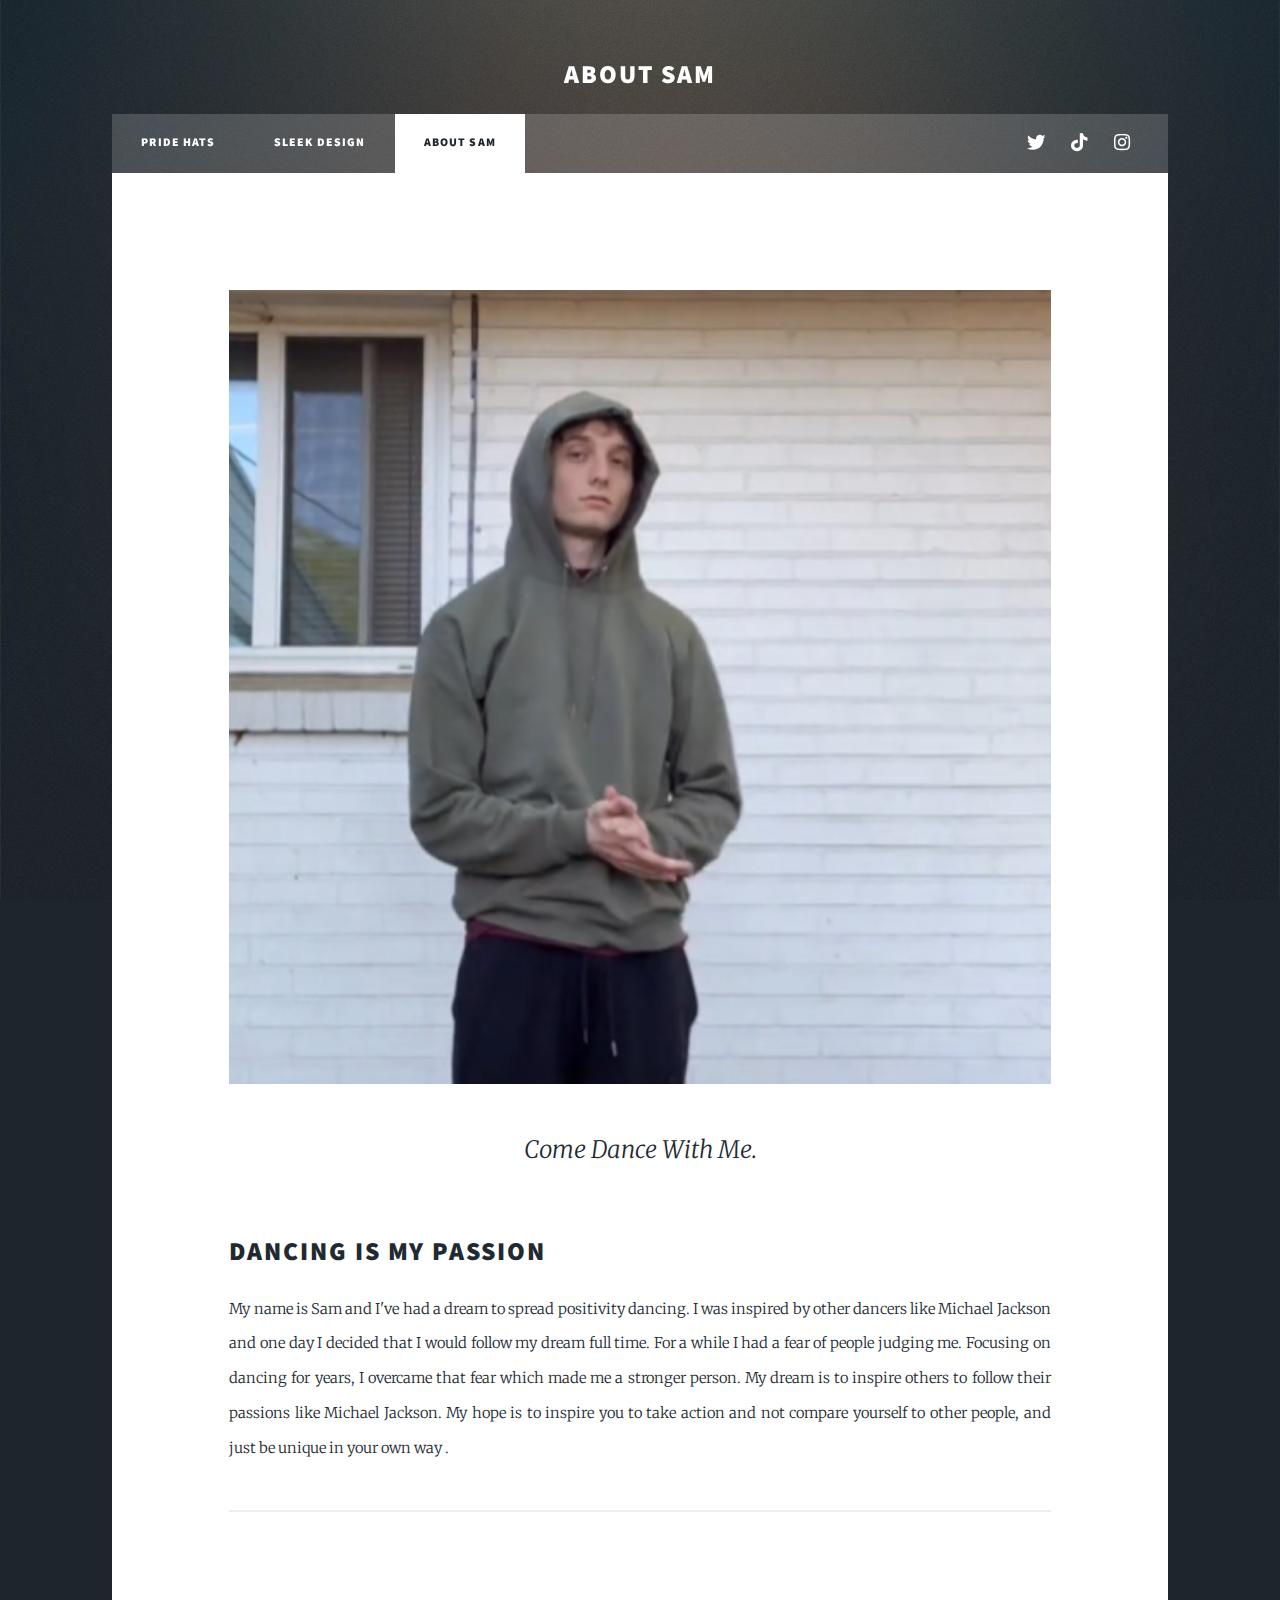
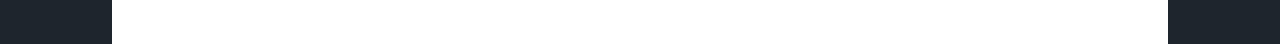
==== elements.html @ ac6cae2a "Moved FIles" ====
<!DOCTYPE HTML>
<html>
	<head>
		<title>Elements Reference - Massively by HTML5 UP</title>
		<meta charset="utf-8" />
		<meta name="viewport" content="width=device-width, initial-scale=1, user-scalable=no" />
		<link rel="stylesheet" href="assets/css/main.css" />
		<noscript><link rel="stylesheet" href="assets/css/noscript.css" /></noscript>
	</head>
	<body class="is-preload">

		<!-- Wrapper -->
			<div id="wrapper">

				<!-- Header -->
					<div id="intro">
						<h2>ABOUT SAM</h2>
					</div>
				<!-- Nav -->
					<nav id="nav">
						<ul class="links">
							<li><a href="index.html">PRIDE HATS</a></li>
							<li><a href="generic.html">SLEEK DESIGN</a></li>
							<li class="active"><a href="elements.html">ABOUT SAM</a></li>
						</ul>
						<ul class="icons">
							<li><a href="https://twitter.com/thedeadfeminist" class="icon brands fa-twitter"><span class="label">Twitter</span></a></li>
							<li><a href="https://www.tiktok.com/@samoosh_" class="icon brands fa-tiktok"><span class="label">Tiktok</span></a></li>
							<li><a href="https://www.instagram.com/samtikk__/" class="icon brands fa-instagram"><span class="label">Instagram</span></a></li>
						</ul>
					</nav>

				<!-- Main -->
					<div id="main">

						<!-- Post -->
							<section class="post">

								<a href="#" class="image fit"><img src="images/SamImage.png" alt="" /></a>
								<header class="major">
									<p><font size=+2>Come Dance With Me.</font></p>
								</header>
								<!-- Text stuff -->
									<h2>DANCING IS MY PASSION</h2>
									<p>My name is Sam and I've had a dream to spread positivity dancing. I was inspired by other dancers like Michael Jackson and one day I decided that I would follow my dream full time.
									 For a while I had a fear of people judging me. Focusing on dancing for years, I overcame that fear which made me a stronger person. My dream is to inspire others to follow their passions like Michael Jackson.
									 My hope is to inspire you to take action and not compare yourself to other people, and just be unique in your own way
									 <a href="#"></a>.</p>
									<hr />
											<!-- Scripts -->
			<script src="assets/js/jquery.min.js"></script>
			<script src="assets/js/jquery.scrollex.min.js"></script>
			<script src="assets/js/jquery.scrolly.min.js"></script>
			<script src="assets/js/browser.min.js"></script>
			<script src="assets/js/breakpoints.min.js"></script>
			<script src="assets/js/util.js"></script>
			<script src="assets/js/main.js"></script>
						
	</body>
</html>
---- assets/css/main.css ----
@import url(fontawesome-all.min.css);
@import url("https://fonts.googleapis.com/css?family=Merriweather:300,700,300italic,700italic|Source+Sans+Pro:900");

/*
	Massively by HTML5 UP
	html5up.net | @ajlkn
	Free for personal and commercial use under the CCA 3.0 license (html5up.net/license)
*/

html, body, div, span, applet, object,
iframe, h1, h2, h3, h4, h5, h6, p, blockquote,
pre, a, abbr, acronym, address, big, cite,
code, del, dfn, em, img, ins, kbd, q, s, samp,
small, strike, strong, sub, sup, tt, var, b,
u, i, center, dl, dt, dd, ol, ul, li, fieldset,
form, label, legend, table, caption, tbody,
tfoot, thead, tr, th, td, article, aside,
canvas, details, embed, figure, figcaption,
footer, header, hgroup, menu, nav, output, ruby,
section, summary, time, mark, audio, video {
	margin: 0;
	padding: 0;
	border: 0;
	font-size: 100%;
	font: inherit;
	vertical-align: baseline;}

article, aside, details, figcaption, figure,
footer, header, hgroup, menu, nav, section {
	display: block;}

body {
	line-height: 1;
}

ol, ul {
	list-style: none;
}

blockquote, q {
	quotes: none;
}

	blockquote:before, blockquote:after, q:before, q:after {
		content: '';
		content: none;
	}

table {
	border-collapse: collapse;
	border-spacing: 0;
}

body {
	-webkit-text-size-adjust: none;
}

mark {
	background-color: transparent;
	color: inherit;
}

input::-moz-focus-inner {
	border: 0;
	padding: 0;
}

input, select, textarea {
	-moz-appearance: none;
	-webkit-appearance: none;
	-ms-appearance: none;
	appearance: none;
}

/* Basic */

	@-ms-viewport {
		width: device-width;
	}

	body {
		-ms-overflow-style: scrollbar;
	}

	@media screen and (max-width: 480px) {

		html, body {
			min-width: 320px;
		}

	}

	html {
		box-sizing: border-box;
	}

	*, *:before, *:after {
		box-sizing: inherit;
	}

	body {
		background-color: #1e252d;
	}

		body.is-preload *, body.is-preload *:before, body.is-preload *:after {
			-moz-animation: none !important;
			-webkit-animation: none !important;
			-ms-animation: none !important;
			animation: none !important;
			-moz-transition: none !important;
			-webkit-transition: none !important;
			-ms-transition: none !important;
			transition: none !important;
		}

/* Type */

	html {
		font-size: 16pt;
	}

		@media screen and (max-width: 1680px) {

			html {
				font-size: 12pt;
			}

		}

		@media screen and (max-width: 1280px) {

			html {
				font-size: 11pt;
			}

		}

		@media screen and (max-width: 360px) {

			html {
				font-size: 10pt;
			}

		}

	body {
		color: #212931;
	}

	body, input, select, textarea {
		font-family: "Merriweather", Georgia, serif;
		font-weight: 300;
		font-size: 1rem;
		line-height: 2.375;
	}

	a {
		-moz-transition: color 0.2s ease-in-out, background-color 0.2s ease-in-out, border-color 0.2s ease-in-out, box-shadow 0.2s ease-in-out;
		-webkit-transition: color 0.2s ease-in-out, background-color 0.2s ease-in-out, border-color 0.2s ease-in-out, box-shadow 0.2s ease-in-out;
		-ms-transition: color 0.2s ease-in-out, background-color 0.2s ease-in-out, border-color 0.2s ease-in-out, box-shadow 0.2s ease-in-out;
		transition: color 0.2s ease-in-out, background-color 0.2s ease-in-out, border-color 0.2s ease-in-out, box-shadow 0.2s ease-in-out;
		border-bottom: dotted 1px;
		text-decoration: none;
	}

		a:hover {
			border-bottom-color: transparent;
		}

	strong, b {
		font-weight: 600;
	}

	em, i {
		font-style: italic;
	}

	p {
		text-align: justify;
		margin: 0 0 2rem 0;
	}

	h1, h2, h3, h4, h5, h6 {
		font-family: "Source Sans Pro", Helvetica, sans-serif;
		font-weight: 900;
		line-height: 1.5;
		letter-spacing: 0.075em;
		text-transform: uppercase;
		margin: 0 0 1rem 0;
	}

		h1 a, h2 a, h3 a, h4 a, h5 a, h6 a {
			border-bottom: 0;
			color: inherit;
			text-decoration: none;
		}

	h1 {
		font-size: 4rem;
		line-height: 1.1;
		margin: 0 0 2rem 0;
	}

	h2 {
		font-size: 1.75rem;
		line-height: 1.3;
		margin: 0 0 1.5rem 0;
	}

	h3 {
		font-size: 1.25rem;
		margin: 0 0 1.5rem 0;
	}

	h4 {
		font-size: 1rem;
	}

	h5 {
		font-size: 0.9rem;
	}

	h6 {
		font-size: 0.8rem;
	}

	sub {
		font-size: 0.8rem;
		position: relative;
		top: 0.5rem;
	}

	sup {
		font-size: 0.8rem;
		position: relative;
		top: -0.5rem;
	}

	blockquote {
		border-left: solid 4px;
		font-style: italic;
		margin: 0 0 2rem 0;
		padding: 0.5rem 0 0.5rem 2rem;
	}

	code {
		border: solid 2px;
		font-family: "Courier New", monospace;
		font-size: 0.9rem;
		margin: 0 0.25rem;
		padding: 0.25rem 0.65rem;
	}

	pre {
		-webkit-overflow-scrolling: touch;
		font-family: "Courier New", monospace;
		font-size: 0.9rem;
		margin: 0 0 2rem 0;
	}

		pre code {
			display: block;
			line-height: 1.75;
			padding: 1rem 1.5rem;
			overflow-x: auto;
		}

	hr {
		border: 0;
		border-bottom: solid 2px;
		margin: 3rem 0;
	}

		hr.major {
			margin: 5rem 0;
		}

	.align-left {
		text-align: left;
	}

	.align-center {
		text-align: center;
	}

	.align-right {
		text-align: right;
	}

	input, select, textarea {
		color: #212931;
	}

	a {
		color: #212931;
		border-bottom-color: rgba(33, 41, 49, 0.5);
	}

		a:hover {
			border-bottom-color: transparent;
			color: #18bfef !important;
		}

	strong, b {
		color: #212931;
	}

	h1, h2, h3, h4, h5, h6 {
		color: #212931;
	}

	blockquote {
		border-left-color: #eeeeee;
	}

	code {
		background: rgba(220, 220, 220, 0.25);
		border-color: #eeeeee;
	}

	hr {
		border-bottom-color: #eeeeee;
	}

/* Row */

	.row {
		display: flex;
		flex-wrap: wrap;
		box-sizing: border-box;
		align-items: stretch;
	}

		.row > * {
			box-sizing: border-box;
		}

		.row.gtr-uniform > * > :last-child {
			margin-bottom: 0;
		}

		.row.aln-left {
			justify-content: flex-start;
		}

		.row.aln-center {
			justify-content: center;
		}

		.row.aln-right {
			justify-content: flex-end;
		}

		.row.aln-top {
			align-items: flex-start;
		}

		.row.aln-middle {
			align-items: center;
		}

		.row.aln-bottom {
			align-items: flex-end;
		}

		.row > .imp {
			order: -1;
		}

		.row > .col-1 {
			width: 8.33333%;
		}

		.row > .off-1 {
			margin-left: 8.33333%;
		}

		.row > .col-2 {
			width: 16.66667%;
		}

		.row > .off-2 {
			margin-left: 16.66667%;
		}

		.row > .col-3 {
			width: 25%;
		}

		.row > .off-3 {
			margin-left: 25%;
		}

		.row > .col-4 {
			width: 33.33333%;
		}

		.row > .off-4 {
			margin-left: 33.33333%;
		}

		.row > .col-5 {
			width: 41.66667%;
		}

		.row > .off-5 {
			margin-left: 41.66667%;
		}

		.row > .col-6 {
			width: 50%;
		}

		.row > .off-6 {
			margin-left: 50%;
		}

		.row > .col-7 {
			width: 58.33333%;
		}

		.row > .off-7 {
			margin-left: 58.33333%;
		}

		.row > .col-8 {
			width: 66.66667%;
		}

		.row > .off-8 {
			margin-left: 66.66667%;
		}

		.row > .col-9 {
			width: 75%;
		}

		.row > .off-9 {
			margin-left: 75%;
		}

		.row > .col-10 {
			width: 83.33333%;
		}

		.row > .off-10 {
			margin-left: 83.33333%;
		}

		.row > .col-11 {
			width: 91.66667%;
		}

		.row > .off-11 {
			margin-left: 91.66667%;
		}

		.row > .col-12 {
			width: 100%;
		}

		.row > .off-12 {
			margin-left: 100%;
		}

		.row.gtr-0 {
			margin-top: 0;
			margin-left: 0rem;
		}

			.row.gtr-0 > * {
				padding: 0 0 0 0rem;
			}

			.row.gtr-0.gtr-uniform {
				margin-top: 0rem;
			}

				.row.gtr-0.gtr-uniform > * {
					padding-top: 0rem;
				}

		.row.gtr-25 {
			margin-top: 0;
			margin-left: -0.375rem;
		}

			.row.gtr-25 > * {
				padding: 0 0 0 0.375rem;
			}

			.row.gtr-25.gtr-uniform {
				margin-top: -0.375rem;
			}

				.row.gtr-25.gtr-uniform > * {
					padding-top: 0.375rem;
				}

		.row.gtr-50 {
			margin-top: 0;
			margin-left: -0.75rem;
		}

			.row.gtr-50 > * {
				padding: 0 0 0 0.75rem;
			}

			.row.gtr-50.gtr-uniform {
				margin-top: -0.75rem;
			}

				.row.gtr-50.gtr-uniform > * {
					padding-top: 0.75rem;
				}

		.row {
			margin-top: 0;
			margin-left: -1.5rem;
		}

			.row > * {
				padding: 0 0 0 1.5rem;
			}

			.row.gtr-uniform {
				margin-top: -1.5rem;
			}

				.row.gtr-uniform > * {
					padding-top: 1.5rem;
				}

		.row.gtr-150 {
			margin-top: 0;
			margin-left: -2.25rem;
		}

			.row.gtr-150 > * {
				padding: 0 0 0 2.25rem;
			}

			.row.gtr-150.gtr-uniform {
				margin-top: -2.25rem;
			}

				.row.gtr-150.gtr-uniform > * {
					padding-top: 2.25rem;
				}

		.row.gtr-200 {
			margin-top: 0;
			margin-left: -3rem;
		}

			.row.gtr-200 > * {
				padding: 0 0 0 3rem;
			}

			.row.gtr-200.gtr-uniform {
				margin-top: -3rem;
			}

				.row.gtr-200.gtr-uniform > * {
					padding-top: 3rem;
				}

		@media screen and (max-width: 1680px) {

			.row {
				display: flex;
				flex-wrap: wrap;
				box-sizing: border-box;
				align-items: stretch;
			}

				.row > * {
					box-sizing: border-box;
				}

				.row.gtr-uniform > * > :last-child {
					margin-bottom: 0;
				}

				.row.aln-left {
					justify-content: flex-start;
				}

				.row.aln-center {
					justify-content: center;
				}

				.row.aln-right {
					justify-content: flex-end;
				}

				.row.aln-top {
					align-items: flex-start;
				}

				.row.aln-middle {
					align-items: center;
				}

				.row.aln-bottom {
					align-items: flex-end;
				}

				.row > .imp-xlarge {
					order: -1;
				}

				.row > .col-1-xlarge {
					width: 8.33333%;
				}

				.row > .off-1-xlarge {
					margin-left: 8.33333%;
				}

				.row > .col-2-xlarge {
					width: 16.66667%;
				}

				.row > .off-2-xlarge {
					margin-left: 16.66667%;
				}

				.row > .col-3-xlarge {
					width: 25%;
				}

				.row > .off-3-xlarge {
					margin-left: 25%;
				}

				.row > .col-4-xlarge {
					width: 33.33333%;
				}

				.row > .off-4-xlarge {
					margin-left: 33.33333%;
				}

				.row > .col-5-xlarge {
					width: 41.66667%;
				}

				.row > .off-5-xlarge {
					margin-left: 41.66667%;
				}

				.row > .col-6-xlarge {
					width: 50%;
				}

				.row > .off-6-xlarge {
					margin-left: 50%;
				}

				.row > .col-7-xlarge {
					width: 58.33333%;
				}

				.row > .off-7-xlarge {
					margin-left: 58.33333%;
				}

				.row > .col-8-xlarge {
					width: 66.66667%;
				}

				.row > .off-8-xlarge {
					margin-left: 66.66667%;
				}

				.row > .col-9-xlarge {
					width: 75%;
				}

				.row > .off-9-xlarge {
					margin-left: 75%;
				}

				.row > .col-10-xlarge {
					width: 83.33333%;
				}

				.row > .off-10-xlarge {
					margin-left: 83.33333%;
				}

				.row > .col-11-xlarge {
					width: 91.66667%;
				}

				.row > .off-11-xlarge {
					margin-left: 91.66667%;
				}

				.row > .col-12-xlarge {
					width: 100%;
				}

				.row > .off-12-xlarge {
					margin-left: 100%;
				}

				.row.gtr-0 {
					margin-top: 0;
					margin-left: 0rem;
				}

					.row.gtr-0 > * {
						padding: 0 0 0 0rem;
					}

					.row.gtr-0.gtr-uniform {
						margin-top: 0rem;
					}

						.row.gtr-0.gtr-uniform > * {
							padding-top: 0rem;
						}

				.row.gtr-25 {
					margin-top: 0;
					margin-left: -0.375rem;
				}

					.row.gtr-25 > * {
						padding: 0 0 0 0.375rem;
					}

					.row.gtr-25.gtr-uniform {
						margin-top: -0.375rem;
					}

						.row.gtr-25.gtr-uniform > * {
							padding-top: 0.375rem;
						}

				.row.gtr-50 {
					margin-top: 0;
					margin-left: -0.75rem;
				}

					.row.gtr-50 > * {
						padding: 0 0 0 0.75rem;
					}

					.row.gtr-50.gtr-uniform {
						margin-top: -0.75rem;
					}

						.row.gtr-50.gtr-uniform > * {
							padding-top: 0.75rem;
						}

				.row {
					margin-top: 0;
					margin-left: -1.5rem;
				}

					.row > * {
						padding: 0 0 0 1.5rem;
					}

					.row.gtr-uniform {
						margin-top: -1.5rem;
					}

						.row.gtr-uniform > * {
							padding-top: 1.5rem;
						}

				.row.gtr-150 {
					margin-top: 0;
					margin-left: -2.25rem;
				}

					.row.gtr-150 > * {
						padding: 0 0 0 2.25rem;
					}

					.row.gtr-150.gtr-uniform {
						margin-top: -2.25rem;
					}

						.row.gtr-150.gtr-uniform > * {
							padding-top: 2.25rem;
						}

				.row.gtr-200 {
					margin-top: 0;
					margin-left: -3rem;
				}

					.row.gtr-200 > * {
						padding: 0 0 0 3rem;
					}

					.row.gtr-200.gtr-uniform {
						margin-top: -3rem;
					}

						.row.gtr-200.gtr-uniform > * {
							padding-top: 3rem;
						}

		}

		@media screen and (max-width: 1280px) {

			.row {
				display: flex;
				flex-wrap: wrap;
				box-sizing: border-box;
				align-items: stretch;
			}

				.row > * {
					box-sizing: border-box;
				}

				.row.gtr-uniform > * > :last-child {
					margin-bottom: 0;
				}

				.row.aln-left {
					justify-content: flex-start;
				}

				.row.aln-center {
					justify-content: center;
				}

				.row.aln-right {
					justify-content: flex-end;
				}

				.row.aln-top {
					align-items: flex-start;
				}

				.row.aln-middle {
					align-items: center;
				}

				.row.aln-bottom {
					align-items: flex-end;
				}

				.row > .imp-large {
					order: -1;
				}

				.row > .col-1-large {
					width: 8.33333%;
				}

				.row > .off-1-large {
					margin-left: 8.33333%;
				}

				.row > .col-2-large {
					width: 16.66667%;
				}

				.row > .off-2-large {
					margin-left: 16.66667%;
				}

				.row > .col-3-large {
					width: 25%;
				}

				.row > .off-3-large {
					margin-left: 25%;
				}

				.row > .col-4-large {
					width: 33.33333%;
				}

				.row > .off-4-large {
					margin-left: 33.33333%;
				}

				.row > .col-5-large {
					width: 41.66667%;
				}

				.row > .off-5-large {
					margin-left: 41.66667%;
				}

				.row > .col-6-large {
					width: 50%;
				}

				.row > .off-6-large {
					margin-left: 50%;
				}

				.row > .col-7-large {
					width: 58.33333%;
				}

				.row > .off-7-large {
					margin-left: 58.33333%;
				}

				.row > .col-8-large {
					width: 66.66667%;
				}

				.row > .off-8-large {
					margin-left: 66.66667%;
				}

				.row > .col-9-large {
					width: 75%;
				}

				.row > .off-9-large {
					margin-left: 75%;
				}

				.row > .col-10-large {
					width: 83.33333%;
				}

				.row > .off-10-large {
					margin-left: 83.33333%;
				}

				.row > .col-11-large {
					width: 91.66667%;
				}

				.row > .off-11-large {
					margin-left: 91.66667%;
				}

				.row > .col-12-large {
					width: 100%;
				}

				.row > .off-12-large {
					margin-left: 100%;
				}

				.row.gtr-0 {
					margin-top: 0;
					margin-left: 0rem;
				}

					.row.gtr-0 > * {
						padding: 0 0 0 0rem;
					}

					.row.gtr-0.gtr-uniform {
						margin-top: 0rem;
					}

						.row.gtr-0.gtr-uniform > * {
							padding-top: 0rem;
						}

				.row.gtr-25 {
					margin-top: 0;
					margin-left: -0.375rem;
				}

					.row.gtr-25 > * {
						padding: 0 0 0 0.375rem;
					}

					.row.gtr-25.gtr-uniform {
						margin-top: -0.375rem;
					}

						.row.gtr-25.gtr-uniform > * {
							padding-top: 0.375rem;
						}

				.row.gtr-50 {
					margin-top: 0;
					margin-left: -0.75rem;
				}

					.row.gtr-50 > * {
						padding: 0 0 0 0.75rem;
					}

					.row.gtr-50.gtr-uniform {
						margin-top: -0.75rem;
					}

						.row.gtr-50.gtr-uniform > * {
							padding-top: 0.75rem;
						}

				.row {
					margin-top: 0;
					margin-left: -1.5rem;
				}

					.row > * {
						padding: 0 0 0 1.5rem;
					}

					.row.gtr-uniform {
						margin-top: -1.5rem;
					}

						.row.gtr-uniform > * {
							padding-top: 1.5rem;
						}

				.row.gtr-150 {
					margin-top: 0;
					margin-left: -2.25rem;
				}

					.row.gtr-150 > * {
						padding: 0 0 0 2.25rem;
					}

					.row.gtr-150.gtr-uniform {
						margin-top: -2.25rem;
					}

						.row.gtr-150.gtr-uniform > * {
							padding-top: 2.25rem;
						}

				.row.gtr-200 {
					margin-top: 0;
					margin-left: -3rem;
				}

					.row.gtr-200 > * {
						padding: 0 0 0 3rem;
					}

					.row.gtr-200.gtr-uniform {
						margin-top: -3rem;
					}

						.row.gtr-200.gtr-uniform > * {
							padding-top: 3rem;
						}

		}

		@media screen and (max-width: 980px) {

			.row {
				display: flex;
				flex-wrap: wrap;
				box-sizing: border-box;
				align-items: stretch;
			}

				.row > * {
					box-sizing: border-box;
				}

				.row.gtr-uniform > * > :last-child {
					margin-bottom: 0;
				}

				.row.aln-left {
					justify-content: flex-start;
				}

				.row.aln-center {
					justify-content: center;
				}

				.row.aln-right {
					justify-content: flex-end;
				}

				.row.aln-top {
					align-items: flex-start;
				}

				.row.aln-middle {
					align-items: center;
				}

				.row.aln-bottom {
					align-items: flex-end;
				}

				.row > .imp-medium {
					order: -1;
				}

				.row > .col-1-medium {
					width: 8.33333%;
				}

				.row > .off-1-medium {
					margin-left: 8.33333%;
				}

				.row > .col-2-medium {
					width: 16.66667%;
				}

				.row > .off-2-medium {
					margin-left: 16.66667%;
				}

				.row > .col-3-medium {
					width: 25%;
				}

				.row > .off-3-medium {
					margin-left: 25%;
				}

				.row > .col-4-medium {
					width: 33.33333%;
				}

				.row > .off-4-medium {
					margin-left: 33.33333%;
				}

				.row > .col-5-medium {
					width: 41.66667%;
				}

				.row > .off-5-medium {
					margin-left: 41.66667%;
				}

				.row > .col-6-medium {
					width: 50%;
				}

				.row > .off-6-medium {
					margin-left: 50%;
				}

				.row > .col-7-medium {
					width: 58.33333%;
				}

				.row > .off-7-medium {
					margin-left: 58.33333%;
				}

				.row > .col-8-medium {
					width: 66.66667%;
				}

				.row > .off-8-medium {
					margin-left: 66.66667%;
				}

				.row > .col-9-medium {
					width: 75%;
				}

				.row > .off-9-medium {
					margin-left: 75%;
				}

				.row > .col-10-medium {
					width: 83.33333%;
				}

				.row > .off-10-medium {
					margin-left: 83.33333%;
				}

				.row > .col-11-medium {
					width: 91.66667%;
				}

				.row > .off-11-medium {
					margin-left: 91.66667%;
				}

				.row > .col-12-medium {
					width: 100%;
				}

				.row > .off-12-medium {
					margin-left: 100%;
				}

				.row.gtr-0 {
					margin-top: 0;
					margin-left: 0rem;
				}

					.row.gtr-0 > * {
						padding: 0 0 0 0rem;
					}

					.row.gtr-0.gtr-uniform {
						margin-top: 0rem;
					}

						.row.gtr-0.gtr-uniform > * {
							padding-top: 0rem;
						}

				.row.gtr-25 {
					margin-top: 0;
					margin-left: -0.375rem;
				}

					.row.gtr-25 > * {
						padding: 0 0 0 0.375rem;
					}

					.row.gtr-25.gtr-uniform {
						margin-top: -0.375rem;
					}

						.row.gtr-25.gtr-uniform > * {
							padding-top: 0.375rem;
						}

				.row.gtr-50 {
					margin-top: 0;
					margin-left: -0.75rem;
				}

					.row.gtr-50 > * {
						padding: 0 0 0 0.75rem;
					}

					.row.gtr-50.gtr-uniform {
						margin-top: -0.75rem;
					}

						.row.gtr-50.gtr-uniform > * {
							padding-top: 0.75rem;
						}

				.row {
					margin-top: 0;
					margin-left: -1.5rem;
				}

					.row > * {
						padding: 0 0 0 1.5rem;
					}

					.row.gtr-uniform {
						margin-top: -1.5rem;
					}

						.row.gtr-uniform > * {
							padding-top: 1.5rem;
						}

				.row.gtr-150 {
					margin-top: 0;
					margin-left: -2.25rem;
				}

					.row.gtr-150 > * {
						padding: 0 0 0 2.25rem;
					}

					.row.gtr-150.gtr-uniform {
						margin-top: -2.25rem;
					}

						.row.gtr-150.gtr-uniform > * {
							padding-top: 2.25rem;
						}

				.row.gtr-200 {
					margin-top: 0;
					margin-left: -3rem;
				}

					.row.gtr-200 > * {
						padding: 0 0 0 3rem;
					}

					.row.gtr-200.gtr-uniform {
						margin-top: -3rem;
					}

						.row.gtr-200.gtr-uniform > * {
							padding-top: 3rem;
						}

		}

		@media screen and (max-width: 736px) {

			.row {
				display: flex;
				flex-wrap: wrap;
				box-sizing: border-box;
				align-items: stretch;
			}

				.row > * {
					box-sizing: border-box;
				}

				.row.gtr-uniform > * > :last-child {
					margin-bottom: 0;
				}

				.row.aln-left {
					justify-content: flex-start;
				}

				.row.aln-center {
					justify-content: center;
				}

				.row.aln-right {
					justify-content: flex-end;
				}

				.row.aln-top {
					align-items: flex-start;
				}

				.row.aln-middle {
					align-items: center;
				}

				.row.aln-bottom {
					align-items: flex-end;
				}

				.row > .imp-small {
					order: -1;
				}

				.row > .col-1-small {
					width: 8.33333%;
				}

				.row > .off-1-small {
					margin-left: 8.33333%;
				}

				.row > .col-2-small {
					width: 16.66667%;
				}

				.row > .off-2-small {
					margin-left: 16.66667%;
				}

				.row > .col-3-small {
					width: 25%;
				}

				.row > .off-3-small {
					margin-left: 25%;
				}

				.row > .col-4-small {
					width: 33.33333%;
				}

				.row > .off-4-small {
					margin-left: 33.33333%;
				}

				.row > .col-5-small {
					width: 41.66667%;
				}

				.row > .off-5-small {
					margin-left: 41.66667%;
				}

				.row > .col-6-small {
					width: 50%;
				}

				.row > .off-6-small {
					margin-left: 50%;
				}

				.row > .col-7-small {
					width: 58.33333%;
				}

				.row > .off-7-small {
					margin-left: 58.33333%;
				}

				.row > .col-8-small {
					width: 66.66667%;
				}

				.row > .off-8-small {
					margin-left: 66.66667%;
				}

				.row > .col-9-small {
					width: 75%;
				}

				.row > .off-9-small {
					margin-left: 75%;
				}

				.row > .col-10-small {
					width: 83.33333%;
				}

				.row > .off-10-small {
					margin-left: 83.33333%;
				}

				.row > .col-11-small {
					width: 91.66667%;
				}

				.row > .off-11-small {
					margin-left: 91.66667%;
				}

				.row > .col-12-small {
					width: 100%;
				}

				.row > .off-12-small {
					margin-left: 100%;
				}

				.row.gtr-0 {
					margin-top: 0;
					margin-left: 0rem;
				}

					.row.gtr-0 > * {
						padding: 0 0 0 0rem;
					}

					.row.gtr-0.gtr-uniform {
						margin-top: 0rem;
					}

						.row.gtr-0.gtr-uniform > * {
							padding-top: 0rem;
						}

				.row.gtr-25 {
					margin-top: 0;
					margin-left: -0.375rem;
				}

					.row.gtr-25 > * {
						padding: 0 0 0 0.375rem;
					}

					.row.gtr-25.gtr-uniform {
						margin-top: -0.375rem;
					}

						.row.gtr-25.gtr-uniform > * {
							padding-top: 0.375rem;
						}

				.row.gtr-50 {
					margin-top: 0;
					margin-left: -0.75rem;
				}

					.row.gtr-50 > * {
						padding: 0 0 0 0.75rem;
					}

					.row.gtr-50.gtr-uniform {
						margin-top: -0.75rem;
					}

						.row.gtr-50.gtr-uniform > * {
							padding-top: 0.75rem;
						}

				.row {
					margin-top: 0;
					margin-left: -1.5rem;
				}

					.row > * {
						padding: 0 0 0 1.5rem;
					}

					.row.gtr-uniform {
						margin-top: -1.5rem;
					}

						.row.gtr-uniform > * {
							padding-top: 1.5rem;
						}

				.row.gtr-150 {
					margin-top: 0;
					margin-left: -2.25rem;
				}

					.row.gtr-150 > * {
						padding: 0 0 0 2.25rem;
					}

					.row.gtr-150.gtr-uniform {
						margin-top: -2.25rem;
					}

						.row.gtr-150.gtr-uniform > * {
							padding-top: 2.25rem;
						}

				.row.gtr-200 {
					margin-top: 0;
					margin-left: -3rem;
				}

					.row.gtr-200 > * {
						padding: 0 0 0 3rem;
					}

					.row.gtr-200.gtr-uniform {
						margin-top: -3rem;
					}

						.row.gtr-200.gtr-uniform > * {
							padding-top: 3rem;
						}

		}

		@media screen and (max-width: 480px) {

			.row {
				display: flex;
				flex-wrap: wrap;
				box-sizing: border-box;
				align-items: stretch;
			}

				.row > * {
					box-sizing: border-box;
				}

				.row.gtr-uniform > * > :last-child {
					margin-bottom: 0;
				}

				.row.aln-left {
					justify-content: flex-start;
				}

				.row.aln-center {
					justify-content: center;
				}

				.row.aln-right {
					justify-content: flex-end;
				}

				.row.aln-top {
					align-items: flex-start;
				}

				.row.aln-middle {
					align-items: center;
				}

				.row.aln-bottom {
					align-items: flex-end;
				}

				.row > .imp-xsmall {
					order: -1;
				}

				.row > .col-1-xsmall {
					width: 8.33333%;
				}

				.row > .off-1-xsmall {
					margin-left: 8.33333%;
				}

				.row > .col-2-xsmall {
					width: 16.66667%;
				}

				.row > .off-2-xsmall {
					margin-left: 16.66667%;
				}

				.row > .col-3-xsmall {
					width: 25%;
				}

				.row > .off-3-xsmall {
					margin-left: 25%;
				}

				.row > .col-4-xsmall {
					width: 33.33333%;
				}

				.row > .off-4-xsmall {
					margin-left: 33.33333%;
				}

				.row > .col-5-xsmall {
					width: 41.66667%;
				}

				.row > .off-5-xsmall {
					margin-left: 41.66667%;
				}

				.row > .col-6-xsmall {
					width: 50%;
				}

				.row > .off-6-xsmall {
					margin-left: 50%;
				}

				.row > .col-7-xsmall {
					width: 58.33333%;
				}

				.row > .off-7-xsmall {
					margin-left: 58.33333%;
				}

				.row > .col-8-xsmall {
					width: 66.66667%;
				}

				.row > .off-8-xsmall {
					margin-left: 66.66667%;
				}

				.row > .col-9-xsmall {
					width: 75%;
				}

				.row > .off-9-xsmall {
					margin-left: 75%;
				}

				.row > .col-10-xsmall {
					width: 83.33333%;
				}

				.row > .off-10-xsmall {
					margin-left: 83.33333%;
				}

				.row > .col-11-xsmall {
					width: 91.66667%;
				}

				.row > .off-11-xsmall {
					margin-left: 91.66667%;
				}

				.row > .col-12-xsmall {
					width: 100%;
				}

				.row > .off-12-xsmall {
					margin-left: 100%;
				}

				.row.gtr-0 {
					margin-top: 0;
					margin-left: 0rem;
				}

					.row.gtr-0 > * {
						padding: 0 0 0 0rem;
					}

					.row.gtr-0.gtr-uniform {
						margin-top: 0rem;
					}

						.row.gtr-0.gtr-uniform > * {
							padding-top: 0rem;
						}

				.row.gtr-25 {
					margin-top: 0;
					margin-left: -0.375rem;
				}

					.row.gtr-25 > * {
						padding: 0 0 0 0.375rem;
					}

					.row.gtr-25.gtr-uniform {
						margin-top: -0.375rem;
					}

						.row.gtr-25.gtr-uniform > * {
							padding-top: 0.375rem;
						}

				.row.gtr-50 {
					margin-top: 0;
					margin-left: -0.75rem;
				}

					.row.gtr-50 > * {
						padding: 0 0 0 0.75rem;
					}

					.row.gtr-50.gtr-uniform {
						margin-top: -0.75rem;
					}

						.row.gtr-50.gtr-uniform > * {
							padding-top: 0.75rem;
						}

				.row {
					margin-top: 0;
					margin-left: -1.5rem;
				}

					.row > * {
						padding: 0 0 0 1.5rem;
					}

					.row.gtr-uniform {
						margin-top: -1.5rem;
					}

						.row.gtr-uniform > * {
							padding-top: 1.5rem;
						}

				.row.gtr-150 {
					margin-top: 0;
					margin-left: -2.25rem;
				}

					.row.gtr-150 > * {
						padding: 0 0 0 2.25rem;
					}

					.row.gtr-150.gtr-uniform {
						margin-top: -2.25rem;
					}

						.row.gtr-150.gtr-uniform > * {
							padding-top: 2.25rem;
						}

				.row.gtr-200 {
					margin-top: 0;
					margin-left: -3rem;
				}

					.row.gtr-200 > * {
						padding: 0 0 0 3rem;
					}

					.row.gtr-200.gtr-uniform {
						margin-top: -3rem;
					}

						.row.gtr-200.gtr-uniform > * {
							padding-top: 3rem;
						}

		}

		@media screen and (max-width: 360px) {

			.row {
				display: flex;
				flex-wrap: wrap;
				box-sizing: border-box;
				align-items: stretch;
			}

				.row > * {
					box-sizing: border-box;
				}

				.row.gtr-uniform > * > :last-child {
					margin-bottom: 0;
				}

				.row.aln-left {
					justify-content: flex-start;
				}

				.row.aln-center {
					justify-content: center;
				}

				.row.aln-right {
					justify-content: flex-end;
				}

				.row.aln-top {
					align-items: flex-start;
				}

				.row.aln-middle {
					align-items: center;
				}

				.row.aln-bottom {
					align-items: flex-end;
				}

				.row > .imp-xxsmall {
					order: -1;
				}

				.row > .col-1-xxsmall {
					width: 8.33333%;
				}

				.row > .off-1-xxsmall {
					margin-left: 8.33333%;
				}

				.row > .col-2-xxsmall {
					width: 16.66667%;
				}

				.row > .off-2-xxsmall {
					margin-left: 16.66667%;
				}

				.row > .col-3-xxsmall {
					width: 25%;
				}

				.row > .off-3-xxsmall {
					margin-left: 25%;
				}

				.row > .col-4-xxsmall {
					width: 33.33333%;
				}

				.row > .off-4-xxsmall {
					margin-left: 33.33333%;
				}

				.row > .col-5-xxsmall {
					width: 41.66667%;
				}

				.row > .off-5-xxsmall {
					margin-left: 41.66667%;
				}

				.row > .col-6-xxsmall {
					width: 50%;
				}

				.row > .off-6-xxsmall {
					margin-left: 50%;
				}

				.row > .col-7-xxsmall {
					width: 58.33333%;
				}

				.row > .off-7-xxsmall {
					margin-left: 58.33333%;
				}

				.row > .col-8-xxsmall {
					width: 66.66667%;
				}

				.row > .off-8-xxsmall {
					margin-left: 66.66667%;
				}

				.row > .col-9-xxsmall {
					width: 75%;
				}

				.row > .off-9-xxsmall {
					margin-left: 75%;
				}

				.row > .col-10-xxsmall {
					width: 83.33333%;
				}

				.row > .off-10-xxsmall {
					margin-left: 83.33333%;
				}

				.row > .col-11-xxsmall {
					width: 91.66667%;
				}

				.row > .off-11-xxsmall {
					margin-left: 91.66667%;
				}

				.row > .col-12-xxsmall {
					width: 100%;
				}

				.row > .off-12-xxsmall {
					margin-left: 100%;
				}

				.row.gtr-0 {
					margin-top: 0;
					margin-left: 0rem;
				}

					.row.gtr-0 > * {
						padding: 0 0 0 0rem;
					}

					.row.gtr-0.gtr-uniform {
						margin-top: 0rem;
					}

						.row.gtr-0.gtr-uniform > * {
							padding-top: 0rem;
						}

				.row.gtr-25 {
					margin-top: 0;
					margin-left: -0.375rem;
				}

					.row.gtr-25 > * {
						padding: 0 0 0 0.375rem;
					}

					.row.gtr-25.gtr-uniform {
						margin-top: -0.375rem;
					}

						.row.gtr-25.gtr-uniform > * {
							padding-top: 0.375rem;
						}

				.row.gtr-50 {
					margin-top: 0;
					margin-left: -0.75rem;
				}

					.row.gtr-50 > * {
						padding: 0 0 0 0.75rem;
					}

					.row.gtr-50.gtr-uniform {
						margin-top: -0.75rem;
					}

						.row.gtr-50.gtr-uniform > * {
							padding-top: 0.75rem;
						}

				.row {
					margin-top: 0;
					margin-left: -1.5rem;
				}

					.row > * {
						padding: 0 0 0 1.5rem;
					}

					.row.gtr-uniform {
						margin-top: -1.5rem;
					}

						.row.gtr-uniform > * {
							padding-top: 1.5rem;
						}

				.row.gtr-150 {
					margin-top: 0;
					margin-left: -2.25rem;
				}

					.row.gtr-150 > * {
						padding: 0 0 0 2.25rem;
					}

					.row.gtr-150.gtr-uniform {
						margin-top: -2.25rem;
					}

						.row.gtr-150.gtr-uniform > * {
							padding-top: 2.25rem;
						}

				.row.gtr-200 {
					margin-top: 0;
					margin-left: -3rem;
				}

					.row.gtr-200 > * {
						padding: 0 0 0 3rem;
					}

					.row.gtr-200.gtr-uniform {
						margin-top: -3rem;
					}

						.row.gtr-200.gtr-uniform > * {
							padding-top: 3rem;
						}

		}

/* Box */

	.box {
		border: solid 2px;
		margin-bottom: 2rem;
		padding: 1.5rem;
	}

		.box > :last-child,
		.box > :last-child > :last-child,
		.box > :last-child > :last-child > :last-child {
			margin-bottom: 0;
		}

		.box.alt {
			border: 0;
			border-radius: 0;
			padding: 0;
		}

	.box {
		border-color: #eeeeee;
	}

/* Button */

	input[type="submit"],
	input[type="reset"],
	input[type="button"],
	button,
	.button {
		-moz-appearance: none;
		-webkit-appearance: none;
		-ms-appearance: none;
		appearance: none;
		-moz-transition: background-color 0.2s ease-in-out, box-shadow 0.2s ease-in-out, color 0.2s ease-in-out;
		-webkit-transition: background-color 0.2s ease-in-out, box-shadow 0.2s ease-in-out, color 0.2s ease-in-out;
		-ms-transition: background-color 0.2s ease-in-out, box-shadow 0.2s ease-in-out, color 0.2s ease-in-out;
		transition: background-color 0.2s ease-in-out, box-shadow 0.2s ease-in-out, color 0.2s ease-in-out;
		border: 0;
		border-radius: 0;
		cursor: pointer;
		display: inline-block;
		font-family: "Source Sans Pro", Helvetica, sans-serif;
		font-size: 0.8rem;
		font-weight: 900;
		letter-spacing: 0.075em;
		height: 3rem;
		line-height: 3rem;
		padding: 0 2rem;
		text-align: center;
		text-decoration: none;
		text-transform: uppercase;
		white-space: nowrap;
	}

		input[type="submit"].icon:before,
		input[type="reset"].icon:before,
		input[type="button"].icon:before,
		button.icon:before,
		.button.icon:before {
			margin-right: 0.5rem;
		}

		input[type="submit"].icon.solo,
		input[type="reset"].icon.solo,
		input[type="button"].icon.solo,
		button.icon.solo,
		.button.icon.solo {
			position: relative;
			width: 4rem;
			height: 4rem;
			line-height: 4rem;
			border-radius: 4rem;
			text-indent: 4rem;
			overflow: hidden;
			padding: 0;
			white-space: nowrap;
		}

			input[type="submit"].icon.solo:before,
			input[type="reset"].icon.solo:before,
			input[type="button"].icon.solo:before,
			button.icon.solo:before,
			.button.icon.solo:before {
				position: absolute;
				display: block;
				top: 0;
				left: 0;
				width: inherit;
				height: inherit;
				line-height: inherit;
				font-size: 1.25rem;
				margin-right: 0;
				text-align: center;
				text-indent: 0;
			}

		input[type="submit"].fit,
		input[type="reset"].fit,
		input[type="button"].fit,
		button.fit,
		.button.fit {
			width: 100%;
		}

		input[type="submit"].small,
		input[type="reset"].small,
		input[type="button"].small,
		button.small,
		.button.small {
			font-size: 0.7rem;
			height: 2.5rem;
			line-height: 2.5rem;
			padding: 0 1.5rem;
		}

		input[type="submit"].large,
		input[type="reset"].large,
		input[type="button"].large,
		button.large,
		.button.large {
			font-size: 0.9rem;
			height: 3.5rem;
			line-height: 3.5rem;
			padding: 0 2.75rem;
		}

		@media screen and (max-width: 980px) {

			input[type="submit"],
			input[type="reset"],
			input[type="button"],
			button,
			.button {
				font-size: 0.9rem;
				height: 3.25rem;
				line-height: 3.25rem;
			}

				input[type="submit"].large,
				input[type="reset"].large,
				input[type="button"].large,
				button.large,
				.button.large {
					font-size: 1rem;
					height: 3.75rem;
					line-height: 3.75rem;
				}

		}

		input[type="submit"].disabled, input[type="submit"]:disabled,
		input[type="reset"].disabled,
		input[type="reset"]:disabled,
		input[type="button"].disabled,
		input[type="button"]:disabled,
		button.disabled,
		button:disabled,
		.button.disabled,
		.button:disabled {
			pointer-events: none;
			opacity: 0.25;
		}

	input[type="submit"],
	input[type="reset"],
	input[type="button"],
	button,
	.button {
		background-color: transparent;
		box-shadow: inset 0 0 0 2px #212931;
		color: #212931 !important;
	}

		input[type="submit"]:hover,
		input[type="reset"]:hover,
		input[type="button"]:hover,
		button:hover,
		.button:hover {
			box-shadow: inset 0 0 0 2px #18bfef;
			color: #18bfef !important;
		}

		input[type="submit"].primary,
		input[type="reset"].primary,
		input[type="button"].primary,
		button.primary,
		.button.primary {
			background-color: #212931;
			box-shadow: none;
			color: #ffffff !important;
		}

			input[type="submit"].primary:hover,
			input[type="reset"].primary:hover,
			input[type="button"].primary:hover,
			button.primary:hover,
			.button.primary:hover {
				background-color: #18bfef;
			}

/* Form */

	form {
		margin: 0 0 2rem 0;
	}

		form > :last-child {
			margin-bottom: 0;
		}

		form > .fields {
			display: -moz-flex;
			display: -webkit-flex;
			display: -ms-flex;
			display: flex;
			-moz-flex-wrap: wrap;
			-webkit-flex-wrap: wrap;
			-ms-flex-wrap: wrap;
			flex-wrap: wrap;
			width: calc(100% + 3rem);
			margin: -1.5rem 0 2rem -1.5rem;
		}

			form > .fields > .field {
				-moz-flex-grow: 0;
				-webkit-flex-grow: 0;
				-ms-flex-grow: 0;
				flex-grow: 0;
				-moz-flex-shrink: 0;
				-webkit-flex-shrink: 0;
				-ms-flex-shrink: 0;
				flex-shrink: 0;
				padding: 1.5rem 0 0 1.5rem;
				width: calc(100% - 1.5rem);
			}

				form > .fields > .field.half {
					width: calc(50% - 0.75rem);
				}

				form > .fields > .field.third {
					width: calc(100%/3 - 0.5rem);
				}

				form > .fields > .field.quarter {
					width: calc(25% - 0.375rem);
				}

		@media screen and (max-width: 480px) {

			form > .fields {
				width: calc(100% + 3rem);
				margin: -1.5rem 0 2rem -1.5rem;
			}

				form > .fields > .field {
					padding: 1.5rem 0 0 1.5rem;
					width: calc(100% - 1.5rem);
				}

					form > .fields > .field.half {
						width: calc(100% - 1.5rem);
					}

					form > .fields > .field.third {
						width: calc(100% - 1.5rem);
					}

					form > .fields > .field.quarter {
						width: calc(100% - 1.5rem);
					}

		}

	label {
		display: block;
		font-family: "Source Sans Pro", Helvetica, sans-serif;
		font-weight: 900;
		line-height: 1.5;
		letter-spacing: 0.075em;
		font-size: 0.8rem;
		text-transform: uppercase;
		margin: 0 0 0.75rem 0;
	}

		@media screen and (max-width: 980px) {

			label {
				font-size: 0.9rem;
			}

		}

	input[type="text"],
	input[type="password"],
	input[type="email"],
	select,
	textarea {
		-moz-appearance: none;
		-webkit-appearance: none;
		-ms-appearance: none;
		appearance: none;
		background: transparent;
		border-radius: 0;
		border: solid 2px;
		color: inherit;
		display: block;
		outline: 0;
		padding: 0 1rem;
		text-decoration: none;
		width: 100%;
	}

		input[type="text"]:invalid,
		input[type="password"]:invalid,
		input[type="email"]:invalid,
		select:invalid,
		textarea:invalid {
			box-shadow: none;
		}

	select {
		background-size: 1.25rem;
		background-repeat: no-repeat;
		background-position: calc(100% - 1rem) center;
		height: 3rem;
		padding-right: 3rem;
		text-overflow: ellipsis;
	}

		select:focus::-ms-value {
			background-color: transparent;
		}

		select::-ms-expand {
			display: none;
		}

	input[type="text"],
	input[type="password"],
	input[type="email"],
	select {
		height: 3rem;
	}

	textarea {
		padding: 0.75rem 1rem;
	}

	input[type="checkbox"],
	input[type="radio"] {
		-moz-appearance: none;
		-webkit-appearance: none;
		-ms-appearance: none;
		appearance: none;
		display: block;
		float: left;
		margin-right: -2rem;
		opacity: 0;
		width: 1rem;
		z-index: -1;
	}

		input[type="checkbox"] + label,
		input[type="radio"] + label {
			text-decoration: none;
			cursor: pointer;
			display: inline-block;
			font-size: 1rem;
			letter-spacing: 0;
			font-family: "Merriweather", Georgia, serif;
			text-transform: none;
			font-weight: 300;
			padding-left: 2.8rem;
			padding-right: 1rem;
			position: relative;
		}

			input[type="checkbox"] + label:before,
			input[type="radio"] + label:before {
				-moz-osx-font-smoothing: grayscale;
				-webkit-font-smoothing: antialiased;
				display: inline-block;
				font-style: normal;
				font-variant: normal;
				text-rendering: auto;
				line-height: 1;
				text-transform: none !important;
				font-family: 'Font Awesome 5 Free';
				font-weight: 900;
			}

			input[type="checkbox"] + label:before,
			input[type="radio"] + label:before {
				border-radius: 0;
				border: solid 2px;
				content: '';
				display: inline-block;
				font-size: 0.8rem;
				height: 1.8rem;
				left: 0;
				line-height: 1.65rem;
				position: absolute;
				text-align: center;
				top: -0.125rem;
				width: 1.8rem;
			}

		input[type="checkbox"]:checked + label:before,
		input[type="radio"]:checked + label:before {
			content: '\f00c';
		}

	input[type="checkbox"] + label:before {
		border-radius: 0;
	}

	input[type="radio"] + label:before {
		border-radius: 100%;
	}

	::-webkit-input-placeholder {
		opacity: 1.0;
	}

	:-moz-placeholder {
		opacity: 1.0;
	}

	::-moz-placeholder {
		opacity: 1.0;
	}

	:-ms-input-placeholder {
		opacity: 1.0;
	}

	label {
		color: #212931;
	}

	input[type="text"],
	input[type="password"],
	input[type="email"],
	select,
	textarea {
		border-color: #eeeeee;
	}

		input[type="text"]:focus,
		input[type="password"]:focus,
		input[type="email"]:focus,
		select:focus,
		textarea:focus {
			border-color: #18bfef;
		}

	select {
		background-image: url("data:image/svg+xml;charset=utf8,%3Csvg xmlns='http://www.w3.org/2000/svg' width='40' height='40' preserveAspectRatio='none' viewBox='0 0 40 40'%3E%3Cpath d='M9.4,12.3l10.4,10.4l10.4-10.4c0.2-0.2,0.5-0.4,0.9-0.4c0.3,0,0.6,0.1,0.9,0.4l3.3,3.3c0.2,0.2,0.4,0.5,0.4,0.9 c0,0.4-0.1,0.6-0.4,0.9L20.7,31.9c-0.2,0.2-0.5,0.4-0.9,0.4c-0.3,0-0.6-0.1-0.9-0.4L4.3,17.3c-0.2-0.2-0.4-0.5-0.4-0.9 c0-0.4,0.1-0.6,0.4-0.9l3.3-3.3c0.2-0.2,0.5-0.4,0.9-0.4S9.1,12.1,9.4,12.3z' fill='%23eeeeee' /%3E%3C/svg%3E");
	}

		select option {
			background-color: #ffffff;
			color: #212931;
		}

	.select-wrapper:before {
		color: #eeeeee;
	}

	input[type="checkbox"] + label,
	input[type="radio"] + label {
		color: #212931;
	}

		input[type="checkbox"] + label:before,
		input[type="radio"] + label:before {
			border-color: #eeeeee;
		}

	input[type="checkbox"]:checked + label:before,
	input[type="radio"]:checked + label:before {
		background-color: #212931;
		border-color: #212931;
		color: #ffffff;
	}

	input[type="checkbox"]:focus + label:before,
	input[type="radio"]:focus + label:before {
		border-color: #18bfef;
	}

	::-webkit-input-placeholder {
		color: #909498 !important;
	}

	:-moz-placeholder {
		color: #909498 !important;
	}

	::-moz-placeholder {
		color: #909498 !important;
	}

	:-ms-input-placeholder {
		color: #909498 !important;
	}

	.formerize-placeholder {
		color: #909498 !important;
	}

/* Icon */

	.icon {
		text-decoration: none;
		border-bottom: none;
		position: relative;
	}

		.icon:before {
			-moz-osx-font-smoothing: grayscale;
			-webkit-font-smoothing: antialiased;
			display: inline-block;
			font-style: normal;
			font-variant: normal;
			text-rendering: auto;
			line-height: 1;
			text-transform: none !important;
			font-family: 'Font Awesome 5 Free';
			font-weight: 400;
		}

		.icon > .label {
			display: none;
		}

		.icon:before {
			line-height: inherit;
		}

		.icon.solid:before {
			font-weight: 900;
		}

		.icon.brands:before {
			font-family: 'Font Awesome 5 Brands';
		}

/* Image */

	.image {
		border: 0;
		display: inline-block;
		position: relative;
	}

		.image img {
			display: block;
		}

		.image.left, .image.right {
			max-width: 40%;
		}

			.image.left img, .image.right img {
				width: 100%;
			}

		.image.left {
			float: left;
			margin: 0 2rem 2rem 0;
			top: 0.75rem;
		}

		.image.right {
			float: right;
			margin: 0 0 2rem 2rem;
			top: 0.75rem;
		}

		.image.fit {
			display: block;
			margin: 2.5rem 0;
			width: 100%;
		}

			.image.fit:first-child {
				margin-top: 0;
			}

			.image.fit img {
				width: 100%;
			}

		.image.main {
			display: block;
			margin: 4rem 0;
			width: 100%;
		}

			.image.main:first-child {
				margin-top: 0;
			}

			.image.main img {
				width: 100%;
			}

		@media screen and (max-width: 736px) {

			.image.fit {
				margin: 2rem 0;
			}

			.image.main {
				margin: 2rem 0;
			}

		}

	a.image {
		overflow: hidden;
	}

		a.image img {
			-moz-transition: -moz-transform 0.2s ease-out;
			-webkit-transition: -webkit-transform 0.2s ease-out;
			-ms-transition: -ms-transform 0.2s ease-out;
			transition: transform 0.2s ease-out;
		}

		a.image:hover img {
			-moz-transform: scale(1.05);
			-webkit-transform: scale(1.05);
			-ms-transform: scale(1.05);
			transform: scale(1.05);
		}

/* Actions */

	ul.actions {
		display: -moz-flex;
		display: -webkit-flex;
		display: -ms-flex;
		display: flex;
		cursor: default;
		list-style: none;
		margin-left: -1rem;
		padding-left: 0;
	}

		ul.actions li {
			padding: 0 0 0 1rem;
			vertical-align: middle;
		}

		ul.actions.special {
			-moz-justify-content: center;
			-webkit-justify-content: center;
			-ms-justify-content: center;
			justify-content: center;
			width: 100%;
			margin-left: 0;
		}

			ul.actions.special li:first-child {
				padding-left: 0;
			}

		ul.actions.stacked {
			-moz-flex-direction: column;
			-webkit-flex-direction: column;
			-ms-flex-direction: column;
			flex-direction: column;
			margin-left: 0;
		}

			ul.actions.stacked li {
				padding: 1.3rem 0 0 0;
			}

				ul.actions.stacked li:first-child {
					padding-top: 0;
				}

		ul.actions.fit {
			width: calc(100% + 1rem);
		}

			ul.actions.fit li {
				-moz-flex-grow: 1;
				-webkit-flex-grow: 1;
				-ms-flex-grow: 1;
				flex-grow: 1;
				-moz-flex-shrink: 1;
				-webkit-flex-shrink: 1;
				-ms-flex-shrink: 1;
				flex-shrink: 1;
				width: 100%;
			}

				ul.actions.fit li > * {
					width: 100%;
				}

			ul.actions.fit.stacked {
				width: 100%;
			}

		@media screen and (max-width: 480px) {

			ul.actions:not(.fixed) {
				-moz-flex-direction: column;
				-webkit-flex-direction: column;
				-ms-flex-direction: column;
				flex-direction: column;
				margin-left: 0;
				width: 100% !important;
			}

				ul.actions:not(.fixed) li {
					-moz-flex-grow: 1;
					-webkit-flex-grow: 1;
					-ms-flex-grow: 1;
					flex-grow: 1;
					-moz-flex-shrink: 1;
					-webkit-flex-shrink: 1;
					-ms-flex-shrink: 1;
					flex-shrink: 1;
					padding: 1rem 0 0 0;
					text-align: center;
					width: 100%;
				}

					ul.actions:not(.fixed) li > * {
						width: 100%;
					}

					ul.actions:not(.fixed) li:first-child {
						padding-top: 0;
					}

					ul.actions:not(.fixed) li input[type="submit"],
					ul.actions:not(.fixed) li input[type="reset"],
					ul.actions:not(.fixed) li input[type="button"],
					ul.actions:not(.fixed) li button,
					ul.actions:not(.fixed) li .button {
						width: 100%;
					}

						ul.actions:not(.fixed) li input[type="submit"].icon:before,
						ul.actions:not(.fixed) li input[type="reset"].icon:before,
						ul.actions:not(.fixed) li input[type="button"].icon:before,
						ul.actions:not(.fixed) li button.icon:before,
						ul.actions:not(.fixed) li .button.icon:before {
							margin-left: -0.5rem;
						}

		}

/* Icons */

	ul.icons {
		cursor: default;
		list-style: none;
		padding-left: 0;
	}

		ul.icons li {
			display: inline-block;
			padding: 0 0.5rem 0 0;
			vertical-align: middle;
		}

			ul.icons li:last-child {
				padding-right: 0;
			}

			ul.icons li .icon:before {
				width: 2.25rem;
				height: 2.25rem;
				line-height: 2.25rem;
				display: inline-block;
				text-align: center;
				border-radius: 100%;
				font-size: 1.25rem;
			}

		ul.icons.alt li .icon:before {
			-moz-transition: color 0.2s ease-in-out, background-color 0.2s ease-in-out, border-color 0.2s ease-in-out, box-shadow 0.2s ease-in-out;
			-webkit-transition: color 0.2s ease-in-out, background-color 0.2s ease-in-out, border-color 0.2s ease-in-out, box-shadow 0.2s ease-in-out;
			-ms-transition: color 0.2s ease-in-out, background-color 0.2s ease-in-out, border-color 0.2s ease-in-out, box-shadow 0.2s ease-in-out;
			transition: color 0.2s ease-in-out, background-color 0.2s ease-in-out, border-color 0.2s ease-in-out, box-shadow 0.2s ease-in-out;
			font-size: 1rem;
		}

/* List */

	ol {
		list-style: decimal;
		margin: 0 0 2rem 0;
		padding-left: 1.25rem;
	}

		ol li {
			padding-left: 0.25rem;
		}

	ul {
		list-style: disc;
		margin: 0 0 2rem 0;
		padding-left: 1rem;
	}

		ul li {
			padding-left: 0.5rem;
		}

		ul.divided {
			list-style: none;
			padding-left: 0;
		}

			ul.divided li {
				border-top: solid 1px;
				padding: 0.5rem 0;
			}

				ul.divided li:first-child {
					border-top: 0;
					padding-top: 0;
				}

	dl {
		margin: 0 0 2rem 0;
	}

		dl dt {
			display: block;
			font-weight: 600;
			margin: 0 0 1rem 0;
		}

		dl dd {
			margin-left: 2rem;
		}

	ul.divided li {
		border-top-color: #eeeeee;
	}

	ul.icons li a.icon:hover:before {
		color: #18bfef;
	}

	ul.icons.alt li .icon:before {
		box-shadow: inset 0 0 0 2px #eeeeee;
	}

	ul.icons.alt li a.icon:hover:before {
		box-shadow: inset 0 0 0 2px #18bfef;
	}

/* Section/Article */

	section.special, article.special {
		text-align: center;
	}

	header {
		cursor: default;
	}

		header > .date {
			display: block;
			font-size: 0.8rem;
			height: 1;
			margin: 0 0 1rem 0;
			position: relative;
		}

		header > p {
			font-style: italic;
		}

		header > h1 + p {
			font-size: 1.1rem;
			margin-top: -0.5rem;
			line-height: 2;
		}

		header > h2 + p {
			font-size: 1rem;
			margin-top: -0.75rem;
		}

		header > h3 + p {
			font-size: 0.9rem;
			margin-top: -0.75rem;
		}

		header > h4 + p {
			font-size: 0.8rem;
			margin-top: -0.75rem;
		}

		header.major {
			margin: 0 0 4rem 0;
			text-align: center;
		}

			header.major > :last-child {
				margin-bottom: 0;
			}

			header.major > p {
				margin-top: 0;
				text-align: center;
			}

			header.major > .date {
				font-size: 1rem;
				margin: 0 0 4rem 0;
			}

				header.major > .date:before, header.major > .date:after {
					content: '';
					display: block;
					position: absolute;
					top: 20%;
					width: calc(50% - 6rem);
					border-top: solid 2px;
				}

				header.major > .date:before {
					left: 0;
				}

				header.major > .date:after {
					right: 0;
				}

		@media screen and (max-width: 980px) {

			header br {
				display: none;
			}

		}

		@media screen and (max-width: 736px) {

			header.major {
				margin: 0 0 2rem 0;
			}

		}

	header.major .date:before, header.major .date:after {
		border-top-color: #eeeeee;
	}

/* Table */

	.table-wrapper {
		-webkit-overflow-scrolling: touch;
		overflow-x: auto;
	}

	table {
		margin: 0 0 2rem 0;
		width: 100%;
	}

		table tbody tr {
			border: solid 1px;
			border-left: 0;
			border-right: 0;
		}

		table td {
			padding: 0.75rem 0.75rem;
		}

		table th {
			font-family: "Source Sans Pro", Helvetica, sans-serif;
			font-size: 0.8rem;
			font-weight: 900;
			letter-spacing: 0.075em;
			line-height: 1.5;
			padding: 0 0.75rem 0.75rem 0.75rem;
			text-align: left;
			text-transform: uppercase;
		}

			@media screen and (max-width: 980px) {

				table th {
					font-size: 0.9rem;
				}

			}

		table thead {
			border-bottom: solid 2px;
		}

		table tfoot {
			border-top: solid 2px;
		}

		table.alt {
			border-collapse: separate;
		}

			table.alt tbody tr td {
				border: solid 1px;
				border-left-width: 0;
				border-top-width: 0;
			}

				table.alt tbody tr td:first-child {
					border-left-width: 1px;
				}

			table.alt tbody tr:first-child td {
				border-top-width: 1px;
			}

			table.alt thead {
				border-bottom: 0;
			}

			table.alt tfoot {
				border-top: 0;
			}

	table tbody tr {
		border-color: #eeeeee;
	}

		table tbody tr:nth-child(2n + 1) {
			background-color: rgba(220, 220, 220, 0.25);
		}

	table th {
		color: #212931;
	}

	table thead {
		border-bottom-color: #eeeeee;
	}

	table tfoot {
		border-top-color: #eeeeee;
	}

	table.alt tbody tr td {
		border-color: #eeeeee;
	}

/* Pagination */

	.pagination {
		display: -moz-inline-flex;
		display: -webkit-inline-flex;
		display: -ms-inline-flex;
		display: inline-flex;
		-moz-user-select: none;
		-webkit-user-select: none;
		-ms-user-select: none;
		user-select: none;
		cursor: default;
		list-style: none;
		margin: 0 0 2rem 2px;
		padding: 0;
	}

		.pagination a, .pagination span {
			-moz-transition: background-color 0.2s ease-in-out, border-color 0.2s ease-in-out, box-shadow 0.2s ease-in-out, color 0.2s ease-in-out;
			-webkit-transition: background-color 0.2s ease-in-out, border-color 0.2s ease-in-out, box-shadow 0.2s ease-in-out, color 0.2s ease-in-out;
			-ms-transition: background-color 0.2s ease-in-out, border-color 0.2s ease-in-out, box-shadow 0.2s ease-in-out, color 0.2s ease-in-out;
			transition: background-color 0.2s ease-in-out, border-color 0.2s ease-in-out, box-shadow 0.2s ease-in-out, color 0.2s ease-in-out;
			border: solid 2px;
			display: inline-block;
			font-family: "Source Sans Pro", Helvetica, sans-serif;
			font-size: 0.8rem;
			font-weight: 900;
			height: 3rem;
			letter-spacing: 0.075em;
			line-height: calc(3rem - 4px);
			margin-left: -2px;
			min-width: 3rem;
			position: relative;
			text-align: center;
			text-decoration: none;
			text-transform: uppercase;
		}

		.pagination .next, .pagination .previous {
			text-decoration: none;
			padding: 0 1.75rem;
		}

			.pagination .next:before, .pagination .previous:before {
				-moz-osx-font-smoothing: grayscale;
				-webkit-font-smoothing: antialiased;
				display: inline-block;
				font-style: normal;
				font-variant: normal;
				text-rendering: auto;
				line-height: 1;
				text-transform: none !important;
				font-family: 'Font Awesome 5 Free';
				font-weight: 900;
			}

			.pagination .next:before, .pagination .previous:before {
				display: inline-block;
				color: inherit !important;
				line-height: inherit;
			}

		.pagination .previous:before {
			content: '\f104';
			margin-right: 0.9375em;
		}

		.pagination .next:before {
			content: '\f105';
			float: right;
			margin-left: 0.9375em;
		}

		@media screen and (max-width: 980px) {

			.pagination a, .pagination span {
				font-size: 0.9rem;
			}

		}

		@media screen and (max-width: 480px) {

			.pagination .page, .pagination .extra {
				display: none;
			}

		}

	.pagination a, .pagination span {
		border-color: #eeeeee;
	}

	.pagination a {
		color: #212931 !important;
	}

		.pagination a:hover {
			color: #18bfef !important;
			border-color: #18bfef;
			z-index: 1;
		}

			.pagination a:hover + a,
			.pagination a:hover + span {
				border-left-color: #18bfef;
			}

		.pagination a.active {
			background-color: #eeeeee;
		}

	.pagination span {
		color: #eeeeee;
	}

/* Wrapper */

	#wrapper {
		-moz-transition: opacity 0.5s ease;
		-webkit-transition: opacity 0.5s ease;
		-ms-transition: opacity 0.5s ease;
		transition: opacity 0.5s ease;
		position: relative;
		z-index: 1;
		overflow: hidden;
	}

		#wrapper > .bg {
			position: absolute;
			top: 0;
			left: 0;
			width: 100%;
			height: 100%;
			background-color: #212931;
			background-image: url("../../images/overlay.png"), linear-gradient(0deg, rgba(0, 0, 0, 0.1), rgba(0, 0, 0, 0.1)), url("../../images/bg.jpg");
			background-size: auto,								auto,														100% auto;
			background-position: center,								center,														top center;
			background-repeat: repeat,								no-repeat,													no-repeat;
			background-attachment: scroll,								scroll,														scroll;
			z-index: -1;
		}

			#wrapper > .bg.fixed {
				position: fixed;
				width: 100vw;
				height: 100vh;
			}

		#wrapper.fade-in:before {
			pointer-events: none;
			-moz-transition: opacity 1s ease-in-out;
			-webkit-transition: opacity 1s ease-in-out;
			-ms-transition: opacity 1s ease-in-out;
			transition: opacity 1s ease-in-out;
			-moz-transition-delay: 0.75s;
			-webkit-transition-delay: 0.75s;
			-ms-transition-delay: 0.75s;
			transition-delay: 0.75s;
			background: #1e252d;
			content: '';
			display: block;
			height: 100%;
			left: 0;
			opacity: 0;
			position: fixed;
			top: 0;
			width: 100%;
		}

		body.is-preload #wrapper.fade-in:before {
			opacity: 1;
		}

		@media screen and (orientation: portrait) {

			#wrapper > .bg {
				background-size: auto,								auto,														auto 175%;
			}

		}

/* Intro */

	#intro {
		color: #ffffff;
		padding: 4rem 4rem 4rem 4rem ;
		-moz-align-items: center;
		-webkit-align-items: center;
		-ms-align-items: center;
		align-items: center;
		display: -moz-flex;
		display: -webkit-flex;
		display: -ms-flex;
		display: flex;
		-moz-flex-direction: column;
		-webkit-flex-direction: column;
		-ms-flex-direction: column;
		flex-direction: column;
		-moz-justify-content: -moz-flex-end;
		-webkit-justify-content: -webkit-flex-end;
		-ms-justify-content: -ms-flex-end;
		justify-content: flex-end;
		-moz-transition: opacity 1s ease, -moz-transform 1s ease;
		-webkit-transition: opacity 1s ease, -webkit-transform 1s ease;
		-ms-transition: opacity 1s ease, -ms-transform 1s ease;
		transition: opacity 1s ease, transform 1s ease;
		position: relative;
		cursor: default;
		text-align: center;
		z-index: 1;
		min-height: 10vh;
	}

		#intro input, #intro select, #intro textarea {
			color: #ffffff;
		}

		#intro a {
			color: #ffffff;
			border-bottom-color: rgba(255, 255, 255, 0.5);
		}

			#intro a:hover {
				border-bottom-color: transparent;
				color: #18bfe !important;
			}

		#intro strong, #intro b {
			color: #ffffff;
		}

		#intro h1, #intro h2, #intro h3, #intro h4, #intro h5, #intro h6 {
			color: #ffffff;
		}

		#intro blockquote {
			border-left-color: #ffffff;
		}

		#intro code {
			background: rgba(255, 255, 255, 0.075);
			border-color: #ffffff;
		}

		#intro hr {
			border-bottom-color: #ffffff;
		}

		#intro input[type="submit"],
		#intro input[type="reset"],
		#intro input[type="button"],
		#intro button,
		#intro .button {
			background-color: transparent;
			box-shadow: inset 0 0 0 2px #ffffff;
			color: #ffffff !important;
		}

			#intro input[type="submit"]:hover,
			#intro input[type="reset"]:hover,
			#intro input[type="button"]:hover,
			#intro button:hover,
			#intro .button:hover {
				box-shadow: inset 0 0 0 2px #18bfef;
				color: #18bfef !important;
			}

			#intro input[type="submit"].primary,
			#intro input[type="reset"].primary,
			#intro input[type="button"].primary,
			#intro button.primary,
			#intro .button.primary {
				background-color: #ffffff;
				box-shadow: none;
				color: #1e252d !important;
			}

				#intro input[type="submit"].primary:hover,
				#intro input[type="reset"].primary:hover,
				#intro input[type="button"].primary:hover,
				#intro button.primary:hover,
				#intro .button.primary:hover {
					background-color: #18bfef;
				}

		#intro h1 {
			font-size: 5rem;
			line-height: 1;
		}

		#intro p {
			font-size: 1.25rem;
			font-style: italic;
			margin-top: -0.25rem;
			text-align: center;
		}

		#intro + #header {
			margin-top: 0rem;
		}

			#intro + #header .logo {
				-moz-transform: translateY(2rem);
				-webkit-transform: translateY(2rem);
				-ms-transform: translateY(2rem);
				transform: translateY(2rem);
				opacity: 0;
				visibility: hidden;
			}
		#intro.hidden {
			pointer-events: none;
			-moz-transform: translateY(2rem);
			-webkit-transform: translateY(2rem);
			-ms-transform: translateY(2rem);
			transform: translateY(2rem);
			-moz-transition: opacity 0.5s ease, -moz-transform 0.5s ease, visibility 0.5s;
			-webkit-transition: opacity 0.5s ease, -webkit-transform 0.5s ease, visibility 0.5s;
			-ms-transition: opacity 0.5s ease, -ms-transform 0.5s ease, visibility 0.5s;
			transition: opacity 0.5s ease, transform 0.5s ease, visibility 0.5s;
			opacity: 0;
			visibility: hidden;
		}

			#intro.hidden /*+ #header .logo*/ {
				-moz-transform: translateY(0);
				-webkit-transform: translateY(0);
				-ms-transform: translateY(0);
				transform: translateY(0);
				opacity: 1;
				visibility: visible;
			}

		body.is-preload #intro {
			-moz-transform: translateY(2rem);
			-webkit-transform: translateY(2rem);
			-ms-transform: translateY(2rem);
			transform: translateY(2rem);
			opacity: 0;
		}

			body.is-preload #intro:not(.hidden) + #header + #nav {
				-moz-transform: translateY(4rem);
				-webkit-transform: translateY(4rem);
				-ms-transform: translateY(4rem);
				transform: translateY(4rem);
				opacity: 0;
			}

		@media screen and (max-width: 10px) {

			#intro {
				padding: 4rem 4rem 2rem 4rem ;
				min-height: 100vh;
			}

				#intro p br {
					display: none;
				}

				#intro + #header {
					margin-top: 4rem;
				}

		}

		@media screen and (max-width: 10px) {

			#intro {
				padding: 3rem 2rem 1rem 2rem ;
				min-height: 10vh;
			}

				#intro h1 {
					font-size: 3.25rem;
					line-height: 1.1;
					margin-bottom: 1rem;
				}

				#intro p {
					font-size: 1rem;
					margin-top: 0rem;
				}

				#intro .actions {
					display: none;
				}

		}

/* Header */

	#header {
		color: #ffffff;
		-moz-align-items: center;
		-webkit-align-items: center;
		-ms-align-items: center;
		align-items: center;
		display: -moz-flex;
		display: -webkit-flex;
		display: -ms-flex;
		display: flex;
		-moz-flex-direction: column;
		-webkit-flex-direction: column;
		-ms-flex-direction: column;
		flex-direction: column;
		-moz-justify-content: -moz-flex-end;
		-webkit-justify-content: -webkit-flex-end;
		-ms-justify-content: -ms-flex-end;
		justify-content: flex-end;
		pointer-events: none;
		-moz-user-select: none;
		-webkit-user-select: none;
		-ms-user-select: none;
		user-select: none;
		height: 18rem;
		padding-bottom: 0rem;
		position: relative;
		text-align: center;
		z-index: 2;
	}

		#header input, #header select, #header textarea {
			color: #ffffff;
		}

		#header a {
			color: #ffffff;
			border-bottom-color: rgba(255, 255, 255, 0.5);
		}

			#header a:hover {
				border-bottom-color: transparent;
				color: #18bfef !important;
			}

		#header strong, #header b {
			color: #ffffff;
		}

		#header h1, #header h2, #header h3, #header h4, #header h5, #header h6 {
			color: #ffffff;
		}

		#header blockquote {
			border-left-color: #ffffff;
		}

		#header code {
			background: rgba(255, 255, 255, 0.075);
			border-color: #ffffff;
		}

		#header hr {
			border-bottom-color: #ffffff;
		}

		#header .logo {
			-moz-transition: border-color 0.2s ease-in-out, color 0.2s ease-in-out, opacity 0.5s ease, -moz-transform 0.5s ease, visibility 0.5s;
			-webkit-transition: border-color 0.2s ease-in-out, color 0.2s ease-in-out, opacity 0.5s ease, -webkit-transform 0.5s ease, visibility 0.5s;
			-ms-transition: border-color 0.2s ease-in-out, color 0.2s ease-in-out, opacity 0.5s ease, -ms-transform 0.5s ease, visibility 0.5s;
			transition: border-color 0.2s ease-in-out, color 0.2s ease-in-out, opacity 0.5s ease, transform 0.5s ease, visibility 0.5s;
			pointer-events: auto;
			border-style: solid;
			border-color: #ffffff;
			border-width: 5px !important;
			font-family: "Source Sans Pro", Helvetica, sans-serif;
			font-size: 2.25rem;
			font-weight: 900;
			letter-spacing: 0.075em;
			line-height: 1;
			padding: 1rem 1.75rem;
			text-transform: uppercase;
			visibility: visible;
		}

			#header .logo:hover {
				border-color: #18bfef !important;
				color: #18bfef !important;
			}

		@media screen and (max-width: 20px) {

			#header {
				height: 2rem;
				padding-bottom: 2rem;
			}

		}

		@media screen and (max-width: 20px) {

			#header {
				padding-bottom: 1rem;
			}

				#header .logo {
					font-size: 1.75rem;
					border-width: 3px !important;
				}

		}

/* Nav */

	#nav {
		color: #ffffff;
		display: -moz-flex;
		display: -webkit-flex;
		display: -ms-flex;
		display: flex;
		-moz-transition: -moz-transform 1s ease, opacity 1s ease;
		-webkit-transition: -webkit-transform 1s ease, opacity 1s ease;
		-ms-transition: -ms-transform 1s ease, opacity 1s ease;
		transition: transform 1s ease, opacity 1s ease;
		background: rgba(255, 255, 255, 0.175);
		height: 4rem;
		line-height: 4rem;
		margin: -4rem auto 0 auto;
		overflow: hidden;
		padding: 0 2rem 0 0;
		position: relative;
		width: calc(100% - 4rem);
		max-width: 72rem;
		z-index: 2;
	}

		#nav ul.divided li {
			border-top-color: #ffffff;
		}

		#nav ul.icons li a.icon:hover:before {
			color: #18bfef;
		}

		#nav ul.icons.alt li .icon:before {
			box-shadow: inset 0 0 0 2px #ffffff;
		}

		#nav ul.icons.alt li a.icon:hover:before {
			box-shadow: inset 0 0 0 2px #18bfef;
		}

		#nav input, #nav select, #nav textarea {
			color: #ffffff;
		}

		#nav a {
			color: #ffffff;
			border-bottom-color: rgba(255, 255, 255, 0.5);
		}

			#nav a:hover {
				border-bottom-color: transparent;
				color: #18bfef !important;
			}

		#nav strong, #nav b {
			color: #ffffff;
		}

		#nav h1, #nav h2, #nav h3, #nav h4, #nav h5, #nav h6 {
			color: #ffffff;
		}

		#nav blockquote {
			border-left-color: #ffffff;
		}

		#nav code {
			background: rgba(255, 255, 255, 0.075);
			border-color: #ffffff;
		}

		#nav hr {
			border-bottom-color: #ffffff;
		}

		#nav ul.links {
			display: -moz-flex;
			display: -webkit-flex;
			display: -ms-flex;
			display: flex;
			-moz-flex-grow: 1;
			-webkit-flex-grow: 1;
			-ms-flex-grow: 1;
			flex-grow: 1;
			-moz-flex-shrink: 1;
			-webkit-flex-shrink: 1;
			-ms-flex-shrink: 1;
			flex-shrink: 1;
			font-family: "Source Sans Pro", Helvetica, sans-serif;
			font-weight: 900;
			letter-spacing: 0.075em;
			list-style: none;
			margin-bottom: 0;
			padding-left: 0;
			text-transform: uppercase;
		}

			#nav ul.links li {
				display: block;
				padding-left: 0;
			}

				#nav ul.links li a {
					-moz-transition: background-color 0.2s ease-in-out, color 0.2s ease-in-out;
					-webkit-transition: background-color 0.2s ease-in-out, color 0.2s ease-in-out;
					-ms-transition: background-color 0.2s ease-in-out, color 0.2s ease-in-out;
					transition: background-color 0.2s ease-in-out, color 0.2s ease-in-out;
					display: block;
					font-size: 0.8rem;
					outline: none;
					padding: 0 2rem;
				}

					#nav ul.links li a:hover {
						color: inherit !important;
						background-color: rgba(255, 255, 255, 0.1);
					}

				#nav ul.links li.active {
					background-color: #ffffff;
				}

					#nav ul.links li.active a {
						color: #1e252d;
					}

						#nav ul.links li.active a:hover {
							color: #18bfef !important;
						}

		#nav ul.icons {
			-moz-flex-grow: 0;
			-webkit-flex-grow: 0;
			-ms-flex-grow: 0;
			flex-grow: 0;
			-moz-flex-shrink: 0;
			-webkit-flex-shrink: 0;
			-ms-flex-shrink: 0;
			flex-shrink: 0;
			margin-bottom: 0;
		}

		@media screen and (max-width: 980px) {

			#nav {
				display: none;
			}

		}

/* Main */

	#main {
		background-color: #ffffff;
		position: relative;
		margin: 0 auto;
		width: calc(100% - 4rem);
		max-width: 72rem;
		z-index: 2;
	}

		#main > * {
			padding: 4rem 4rem 2rem 4rem ;
			border-top: solid 2px #eeeeee;
			margin: 0;
		}

			#main > *:first-child {
				border-top: 0;
			}

		#main > footer {
			text-align: center;
		}

		#main > .post {
			padding: 8rem 8rem 6rem 8rem ;
		}

			#main > .post header.major > .date {
				margin-top: -2rem;
			}

			#main > .post header.major > h1, #main > .post header.major h2 {
				font-size: 4rem;
				line-height: 1.1;
				margin: 0 0 2rem 0;
			}

			#main > .post.featured {
				text-align: center;
			}

			@media screen and (max-width: 600px) {

				#main > .post {
					padding: 6rem 4rem 4rem 4rem ;
				}

			}

			@media screen and (max-width: 600px) {

				#main > .post {
					padding: 4rem 2rem 2rem 2rem ;
				}

					#main > .post header.major > .date {
						margin-top: -1rem;
						margin-bottom: 2rem;
					}

					#main > .post header.major > h1, #main > .post header.major h2 {
						font-size: 2.5rem;
						line-height: 1.2;
						margin: 0 0 1.5rem 0;
					}

			}

		#main > .posts {
			display: -moz-flex;
			display: -webkit-flex;
			display: -ms-flex;
			display: flex;
			-moz-flex-wrap: wrap;
			-webkit-flex-wrap: wrap;
			-ms-flex-wrap: wrap;
			flex-wrap: wrap;
			-moz-align-items: -moz-stretch;
			-webkit-align-items: -webkit-stretch;
			-ms-align-items: -ms-stretch;
			align-items: stretch;
			text-align: center;
			width: 100%;
			padding: 0;
		}

			#main > .posts > * {
				-moz-flex-shrink: 1;
				-webkit-flex-shrink: 1;
				-ms-flex-shrink: 1;
				flex-shrink: 1;
				-moz-flex-grow: 0;
				-webkit-flex-grow: 0;
				-ms-flex-grow: 0;
				flex-grow: 0;
			}

			#main > .posts > * {
				width: 50%;
			}

			#main > .posts > * {
				padding: 4rem;
				width: 50%;
			}

			#main > .posts > article {
				border-color: #eeeeee;
				border-left-width: 2px;
				border-style: solid;
				border-top-width: 2px;
				text-align: center;
			}

				#main > .posts > article > :last-child {
					margin-bottom: 0;
				}

				#main > .posts > article:nth-child(2n - 1) {
					border-left-width: 0;
				}

				#main > .posts > article:nth-child(-n + 2) {
					border-top-width: 0;
				}

			@media screen and (max-width: 980px) {

				#main > .posts > * {
					width: 50%;
				}

				#main > .posts > * {
					padding: 2.5rem;
					width: 50%;
				}

			}

			@media screen and (max-width: 736px) {

				#main > .posts > * {
					width: 100%;
				}

				#main > .posts > * {
					padding: 2rem;
					width: 100%;
				}

				#main > .posts > article:nth-child(2n - 1) {
					border-left-width: 2px;
				}

				#main > .posts > article:nth-child(-n + 2) {
					border-top-width: 2px;
				}

				#main > .posts > article:nth-child(n) {
					border-left-width: 0;
				}

				#main > .posts > article:nth-child(-n + 1) {
					border-top-width: 0;
				}

				#main > .posts > article .image {
					max-width: 25rem;
					margin-left: auto;
					margin-right: auto;
				}

			}

		@media screen and (max-width: 736px) {

			#main > * {
				padding: 2rem 2rem 0.1rem 2rem ;
			}

		}

		@media screen and (max-width: 480px) {

			#main {
				width: 100%;
			}

		}

/* Footer */

	#footer {
		color: #717981;
		display: -moz-flex;
		display: -webkit-flex;
		display: -ms-flex;
		display: flex;
		background-color: #f5f5f5;
		color: #909498;
		cursor: default;
		position: relative;
		margin: 0 auto;
		width: calc(100% - 4rem);
		max-width: 72rem;
		z-index: 2;
	}

		#footer input, #footer select, #footer textarea {
			color: #717981;
		}

		#footer a {
			color: #717981;
			border-bottom-color: rgba(113, 121, 129, 0.5);
		}

			#footer a:hover {
				border-bottom-color: transparent;
				color: #18bfef !important;
			}

		#footer strong, #footer b {
			color: #717981;
		}

		#footer h1, #footer h2, #footer h3, #footer h4, #footer h5, #footer h6 {
			color: #717981;
		}

		#footer blockquote {
			border-left-color: #e2e2e2;
		}

		#footer code {
			background: rgba(220, 220, 220, 0.5);
			border-color: #e2e2e2;
		}

		#footer hr {
			border-bottom-color: #e2e2e2;
		}

		#footer .box {
			border-color: #e2e2e2;
		}

		#footer input[type="submit"],
		#footer input[type="reset"],
		#footer input[type="button"],
		#footer button,
		#footer .button {
			background-color: transparent;
			box-shadow: inset 0 0 0 2px #717981;
			color: #717981 !important;
		}

			#footer input[type="submit"]:hover,
			#footer input[type="reset"]:hover,
			#footer input[type="button"]:hover,
			#footer button:hover,
			#footer .button:hover {
				box-shadow: inset 0 0 0 2px #18bfef;
				color: #18bfef !important;
			}

			#footer input[type="submit"].primary,
			#footer input[type="reset"].primary,
			#footer input[type="button"].primary,
			#footer button.primary,
			#footer .button.primary {
				background-color: #717981;
				box-shadow: none;
				color: #f5f5f5 !important;
			}

				#footer input[type="submit"].primary:hover,
				#footer input[type="reset"].primary:hover,
				#footer input[type="button"].primary:hover,
				#footer button.primary:hover,
				#footer .button.primary:hover {
					background-color: #18bfef;
				}

		#footer label {
			color: #717981;
		}

		#footer input[type="text"],
		#footer input[type="password"],
		#footer input[type="email"],
		#footer select,
		#footer textarea {
			border-color: #e2e2e2;
		}

			#footer input[type="text"]:focus,
			#footer input[type="password"]:focus,
			#footer input[type="email"]:focus,
			#footer select:focus,
			#footer textarea:focus {
				border-color: #18bfef;
			}

		#footer select {
			background-image: url("data:image/svg+xml;charset=utf8,%3Csvg xmlns='http://www.w3.org/2000/svg' width='40' height='40' preserveAspectRatio='none' viewBox='0 0 40 40'%3E%3Cpath d='M9.4,12.3l10.4,10.4l10.4-10.4c0.2-0.2,0.5-0.4,0.9-0.4c0.3,0,0.6,0.1,0.9,0.4l3.3,3.3c0.2,0.2,0.4,0.5,0.4,0.9 c0,0.4-0.1,0.6-0.4,0.9L20.7,31.9c-0.2,0.2-0.5,0.4-0.9,0.4c-0.3,0-0.6-0.1-0.9-0.4L4.3,17.3c-0.2-0.2-0.4-0.5-0.4-0.9 c0-0.4,0.1-0.6,0.4-0.9l3.3-3.3c0.2-0.2,0.5-0.4,0.9-0.4S9.1,12.1,9.4,12.3z' fill='%23e2e2e2' /%3E%3C/svg%3E");
		}

			#footer select option {
				background-color: #f5f5f5;
				color: #717981;
			}

		#footer .select-wrapper:before {
			color: #e2e2e2;
		}

		#footer input[type="checkbox"] + label,
		#footer input[type="radio"] + label {
			color: #717981;
		}

			#footer input[type="checkbox"] + label:before,
			#footer input[type="radio"] + label:before {
				border-color: #e2e2e2;
			}

		#footer input[type="checkbox"]:checked + label:before,
		#footer input[type="radio"]:checked + label:before {
			background-color: #717981;
			border-color: #717981;
			color: #f5f5f5;
		}

		#footer input[type="checkbox"]:focus + label:before,
		#footer input[type="radio"]:focus + label:before {
			border-color: #18bfef;
		}

		#footer ::-webkit-input-placeholder {
			color: #b3b7bb !important;
		}

		#footer :-moz-placeholder {
			color: #b3b7bb !important;
		}

		#footer ::-moz-placeholder {
			color: #b3b7bb !important;
		}

		#footer :-ms-input-placeholder {
			color: #b3b7bb !important;
		}

		#footer .formerize-placeholder {
			color: #b3b7bb !important;
		}

		#footer ul.divided li {
			border-top-color: #e2e2e2;
		}

		#footer ul.icons li a.icon:hover:before {
			color: #18bfef;
		}

		#footer ul.icons.alt li .icon:before {
			box-shadow: inset 0 0 0 2px #e2e2e2;
		}

		#footer ul.icons.alt li a.icon:hover:before {
			box-shadow: inset 0 0 0 2px #18bfef;
		}

		#footer header.major .date:before, #footer header.major .date:after {
			border-top-color: #e2e2e2;
		}

		#footer table tbody tr {
			border-color: #e2e2e2;
		}

			#footer table tbody tr:nth-child(2n + 1) {
				background-color: rgba(220, 220, 220, 0.5);
			}

		#footer table th {
			color: #717981;
		}

		#footer table thead {
			border-bottom-color: #e2e2e2;
		}

		#footer table tfoot {
			border-top-color: #e2e2e2;
		}

		#footer table.alt tbody tr td {
			border-color: #e2e2e2;
		}

		#footer .pagination a, #footer .pagination span {
			border-color: #e2e2e2;
		}

		#footer .pagination a {
			color: #717981 !important;
		}

			#footer .pagination a:hover {
				color: #18bfef !important;
				border-color: #18bfef;
				z-index: 1;
			}

				#footer .pagination a:hover + a,
				#footer .pagination a:hover + span {
					border-left-color: #18bfef;
				}

			#footer .pagination a.active {
				background-color: #e2e2e2;
			}

		#footer .pagination span {
			color: #e2e2e2;
		}

		#footer > section {
			-moz-flex-basis: 50%;
			-webkit-flex-basis: 50%;
			-ms-flex-basis: 50%;
			flex-basis: 50%;
			-moz-flex-grow: 1;
			-webkit-flex-grow: 1;
			-ms-flex-grow: 1;
			flex-grow: 1;
			-moz-flex-shrink: 1;
			-webkit-flex-shrink: 1;
			-ms-flex-shrink: 1;
			flex-shrink: 1;
			padding: 4rem 4rem 2rem 4rem ;
			border-left: solid 2px #e2e2e2;
		}

			#footer > section:first-child {
				border-left: 0;
			}

			#footer > section.split {
				display: -moz-flex;
				display: -webkit-flex;
				display: -ms-flex;
				display: flex;
				-moz-flex-direction: column;
				-webkit-flex-direction: column;
				-ms-flex-direction: column;
				flex-direction: column;
				padding: 0;
			}

				#footer > section.split > section {
					padding: 3rem 4rem 1rem 4rem ;
					border-top: solid 2px #e2e2e2;
				}

					#footer > section.split > section:first-child {
						padding: 5rem 4rem 1rem 4rem ;
						border-top: 0;
					}

					#footer > section.split > section:last-child {
						padding: 3rem 4rem 3rem 4rem ;
					}

				#footer > section.split.contact > section {
					display: -moz-flex;
					display: -webkit-flex;
					display: -ms-flex;
					display: flex;
					-moz-align-items: center;
					-webkit-align-items: center;
					-ms-align-items: center;
					align-items: center;
					padding: 3.15rem 4rem;
				}

					#footer > section.split.contact > section > * {
						margin-bottom: 0;
					}

					#footer > section.split.contact > section > :first-child {
						-moz-flex-shrink: 0;
						-webkit-flex-shrink: 0;
						-ms-flex-shrink: 0;
						flex-shrink: 0;
						-moz-flex-grow: 0;
						-webkit-flex-grow: 0;
						-ms-flex-grow: 0;
						flex-grow: 0;
						width: 6rem;
					}

					#footer > section.split.contact > section > :last-child {
						-moz-flex-shrink: 1;
						-webkit-flex-shrink: 1;
						-ms-flex-shrink: 1;
						flex-shrink: 1;
						-moz-flex-grow: 1;
						-webkit-flex-grow: 1;
						-ms-flex-grow: 1;
						flex-grow: 1;
					}

					#footer > section.split.contact > section:first-child {
						padding: 4rem 4rem 3rem 4rem;
					}

					#footer > section.split.contact > section:last-child {
						padding: 3rem 4rem 4rem 4rem;
					}

					#footer > section.split.contact > section.alt {
						-moz-align-items: -moz-flex-start;
						-webkit-align-items: -webkit-flex-start;
						-ms-align-items: -ms-flex-start;
						align-items: flex-start;
					}

						#footer > section.split.contact > section.alt > :last-child {
							margin-top: -0.325rem;
						}

		#footer form label,
		#footer h3,
		#footer p {
			font-size: 0.8rem;
		}

		@media screen and (max-width: 980px) {

			#footer {
				display: block;
			}

				#footer > section {
					border-top: solid 2px #e2e2e2;
				}

					#footer > section:first-child {
						border-top: 0;
					}

					#footer > section.split > section {
						padding: 4rem 4rem 2rem 4rem ;
					}

						#footer > section.split > section:first-child {
							padding: 4rem 4rem 2rem 4rem ;
						}

						#footer > section.split > section:last-child {
							padding: 4rem 4rem 2rem 4rem ;
						}

					#footer > section.split.contact > section {
						padding: 4rem;
					}

						#footer > section.split.contact > section:first-child {
							padding: 4rem;
						}

						#footer > section.split.contact > section:last-child {
							padding: 4rem;
						}

				#footer form label,
				#footer h3,
				#footer p {
					font-size: 0.9rem;
				}

		}

		@media screen and (max-width: 736px) {

			#footer > section {
				padding: 2rem 2rem 0.1rem 2rem ;
			}

				#footer > section.split > section {
					padding: 2rem 2rem 0.1rem 2rem ;
				}

					#footer > section.split > section:first-child {
						padding: 2rem 2rem 0.1rem 2rem ;
					}

					#footer > section.split > section:last-child {
						padding: 2rem 2rem 0.1rem 2rem ;
					}

				#footer > section.split.contact > section {
					padding: 2rem;
				}

					#footer > section.split.contact > section:first-child {
						padding: 2rem;
					}

					#footer > section.split.contact > section:last-child {
						padding: 2rem;
					}

		}

		@media screen and (max-width: 480px) {

			#footer {
				width: 100%;
			}

		}

	#copyright {
		color: #ffffff;
		position: relative;
		color: rgba(255, 255, 255, 0.25);
		cursor: default;
		font-family: "Source Sans Pro", Helvetica, sans-serif;
		font-size: 0.8rem;
		font-weight: 900;
		letter-spacing: 0.075em;
		line-height: 1.5;
		text-align: center;
		text-transform: uppercase;
		margin: 4rem auto 8rem auto;
		width: calc(100% - 4rem);
		max-width: 72rem;
		z-index: 2;
	}

		#copyright input, #copyright select, #copyright textarea {
			color: #ffffff;
		}

		#copyright a {
			color: #ffffff;
			border-bottom-color: rgba(255, 255, 255, 0.5);
		}

			#copyright a:hover {
				border-bottom-color: transparent;
				color: #18bfef !important;
			}

		#copyright strong, #copyright b {
			color: #ffffff;
		}

		#copyright h1, #copyright h2, #copyright h3, #copyright h4, #copyright h5, #copyright h6 {
			color: #ffffff;
		}

		#copyright blockquote {
			border-left-color: #ffffff;
		}

		#copyright code {
			background: rgba(255, 255, 255, 0.075);
			border-color: #ffffff;
		}

		#copyright hr {
			border-bottom-color: #ffffff;
		}

		#copyright a {
			color: inherit;
			border-bottom-color: inherit;
		}

		#copyright ul {
			list-style: none;
			margin: 0;
			padding-left: 0;
		}

			#copyright ul li {
				border-left: solid 2px;
				display: inline-block;
				line-height: 1;
				margin-left: 1rem;
				padding-left: 1rem;
			}

				#copyright ul li:first-child {
					border-left: 0;
					margin-left: 0;
					padding-left: 0;
				}

		@media screen and (max-width: 1280px) {

			#copyright {
				margin: 4rem auto;
			}

		}

		@media screen and (max-width: 480px) {

			#copyright ul li {
				border-left: 0;
				margin: 1rem 0 0 0;
				padding-left: 0;
				display: block;
			}

				#copyright ul li:first-child {
					margin-top: 0;
				}

		}

/* Nav Panel */

	#navPanelToggle {
		text-decoration: none;
		-moz-transition: color 0.2s ease-in-out, background-color 0.2s ease-in-out, box-shadow 0.2s ease-in-out;
		-webkit-transition: color 0.2s ease-in-out, background-color 0.2s ease-in-out, box-shadow 0.2s ease-in-out;
		-ms-transition: color 0.2s ease-in-out, background-color 0.2s ease-in-out, box-shadow 0.2s ease-in-out;
		transition: color 0.2s ease-in-out, background-color 0.2s ease-in-out, box-shadow 0.2s ease-in-out;
		display: none;
		position: fixed;
		top: 0.75rem;
		right: 0.75rem;
		border: 0;
		color: #ffffff;
		font-family: "Source Sans Pro", Helvetica, sans-serif;
		font-size: 0.9rem;
		font-weight: 900;
		letter-spacing: 0.075em;
		padding: 0.375rem 1.25rem;
		text-transform: uppercase;
		z-index: 10001;
	}

		#navPanelToggle:before {
			-moz-osx-font-smoothing: grayscale;
			-webkit-font-smoothing: antialiased;
			display: inline-block;
			font-style: normal;
			font-variant: normal;
			text-rendering: auto;
			line-height: 1;
			text-transform: none !important;
			font-family: 'Font Awesome 5 Free';
			font-weight: 900;
		}

		#navPanelToggle:before {
			content: '\f0c9';
			margin-right: 0.5rem;
		}

		#navPanelToggle.alt {
			background-color: rgba(255, 255, 255, 0.875);
			box-shadow: 0 0.125rem 0.75rem 0 rgba(30, 37, 45, 0.25);
			color: #212931;
		}

			#navPanelToggle.alt:hover {
				background-color: #ffffff;
			}

		@media screen and (max-width: 980px) {

			#navPanelToggle {
				display: block;
			}

		}

		@media screen and (max-width: 736px) {

			#navPanelToggle {
				font-size: 0.8rem;
				padding: 0.25rem 1rem;
			}

		}

	#navPanel {
		-moz-transform: translateX(20rem);
		-webkit-transform: translateX(20rem);
		-ms-transform: translateX(20rem);
		transform: translateX(20rem);
		-moz-transition: -moz-transform 0.5s ease, box-shadow 0.5s ease, visibility 0.5s;
		-webkit-transition: -webkit-transform 0.5s ease, box-shadow 0.5s ease, visibility 0.5s;
		-ms-transition: -ms-transform 0.5s ease, box-shadow 0.5s ease, visibility 0.5s;
		transition: transform 0.5s ease, box-shadow 0.5s ease, visibility 0.5s;
		display: none;
		-webkit-overflow-scrolling: touch;
		background: #ffffff;
		box-shadow: none;
		color: #212931;
		height: 100%;
		max-width: 80%;
		overflow-y: auto;
		padding: 3rem 2rem;
		position: fixed;
		right: 0;
		top: 0;
		visibility: hidden;
		width: 20rem;
		z-index: 10002;
	}

		#navPanel .links {
			list-style: none;
			padding-left: 0;
		}

			#navPanel .links li {
				border-top: solid 2px #eeeeee;
			}

				#navPanel .links li a {
					border-bottom: 0;
					display: block;
					font-family: "Source Sans Pro", Helvetica, sans-serif;
					font-size: 0.9rem;
					font-size: 0.9rem;
					font-weight: 900;
					letter-spacing: 0.075em;
					padding: 0.75rem 0;
					text-transform: uppercase;
				}

				#navPanel .links li:first-child {
					border-top: 0;
				}

		#navPanel .close {
			text-decoration: none;
			-moz-transition: color 0.2s ease-in-out;
			-webkit-transition: color 0.2s ease-in-out;
			-ms-transition: color 0.2s ease-in-out;
			transition: color 0.2s ease-in-out;
			-webkit-tap-highlight-color: rgba(0, 0, 0, 0);
			border: 0;
			color: #909498;
			cursor: pointer;
			display: block;
			height: 3.25rem;
			line-height: 3.25rem;
			padding-right: 1.25rem;
			position: absolute;
			right: 0;
			text-align: right;
			top: 0;
			vertical-align: middle;
			width: 7rem;
		}

			#navPanel .close:before {
				-moz-osx-font-smoothing: grayscale;
				-webkit-font-smoothing: antialiased;
				display: inline-block;
				font-style: normal;
				font-variant: normal;
				text-rendering: auto;
				line-height: 1;
				text-transform: none !important;
				font-family: 'Font Awesome 5 Free';
				font-weight: 900;
			}

			#navPanel .close:before {
				content: '\f00d';
				font-size: 1.25rem;
			}

			#navPanel .close:hover {
				color: #212931;
			}

			@media screen and (max-width: 736px) {

				#navPanel .close {
					height: 4rem;
					line-height: 4rem;
				}

			}

		@media screen and (max-width: 980px) {

			#navPanel {
				display: block;
			}

		}

		@media screen and (max-width: 736px) {

			#navPanel {
				padding: 2.5rem 1.75rem;
			}

		}

	@media screen and (max-width: 980px) {

		body.is-navPanel-visible #wrapper {
			opacity: 0.5;
		}

		body.is-navPanel-visible #navPanel {
			-moz-transform: translateX(0);
			-webkit-transform: translateX(0);
			-ms-transform: translateX(0);
			transform: translateX(0);
			box-shadow: 0 0 1.5rem 0 rgba(0, 0, 0, 0.2);
			visibility: visible;
		}

	}
---- assets/css/noscript.css ----
@import url(font-awesome.min.css);

/*
	Massively by HTML5 UP
	html5up.net | @ajlkn
	Free for personal and commercial use under the CCA 3.0 license (html5up.net/license)
*/

/* Wrapper */

	#wrapper {
		background-color: #212931;
		background-image: url("../../images/overlay.png"), linear-gradient(0deg, rgba(0, 0, 0, 0.1), rgba(0, 0, 0, 0.1)), url("../../images/bg.jpg");
		background-size: auto,								auto,														100% auto;
		background-position: center,								center,														top center;
		background-repeat: repeat,								no-repeat,													no-repeat;
		background-attachment: fixed,								fixed,														fixed;
	}

		#wrapper.fade-in:before {
			display: none;
		}

/* Intro */

	body.is-preload #intro {
		opacity: 1;
	}

		body.is-preload #intro:not(.hidden) + #header + #nav {
			-moz-transform: none;
			-webkit-transform: none;
			-ms-transform: none;
			transform: none;
			opacity: 1;
		}
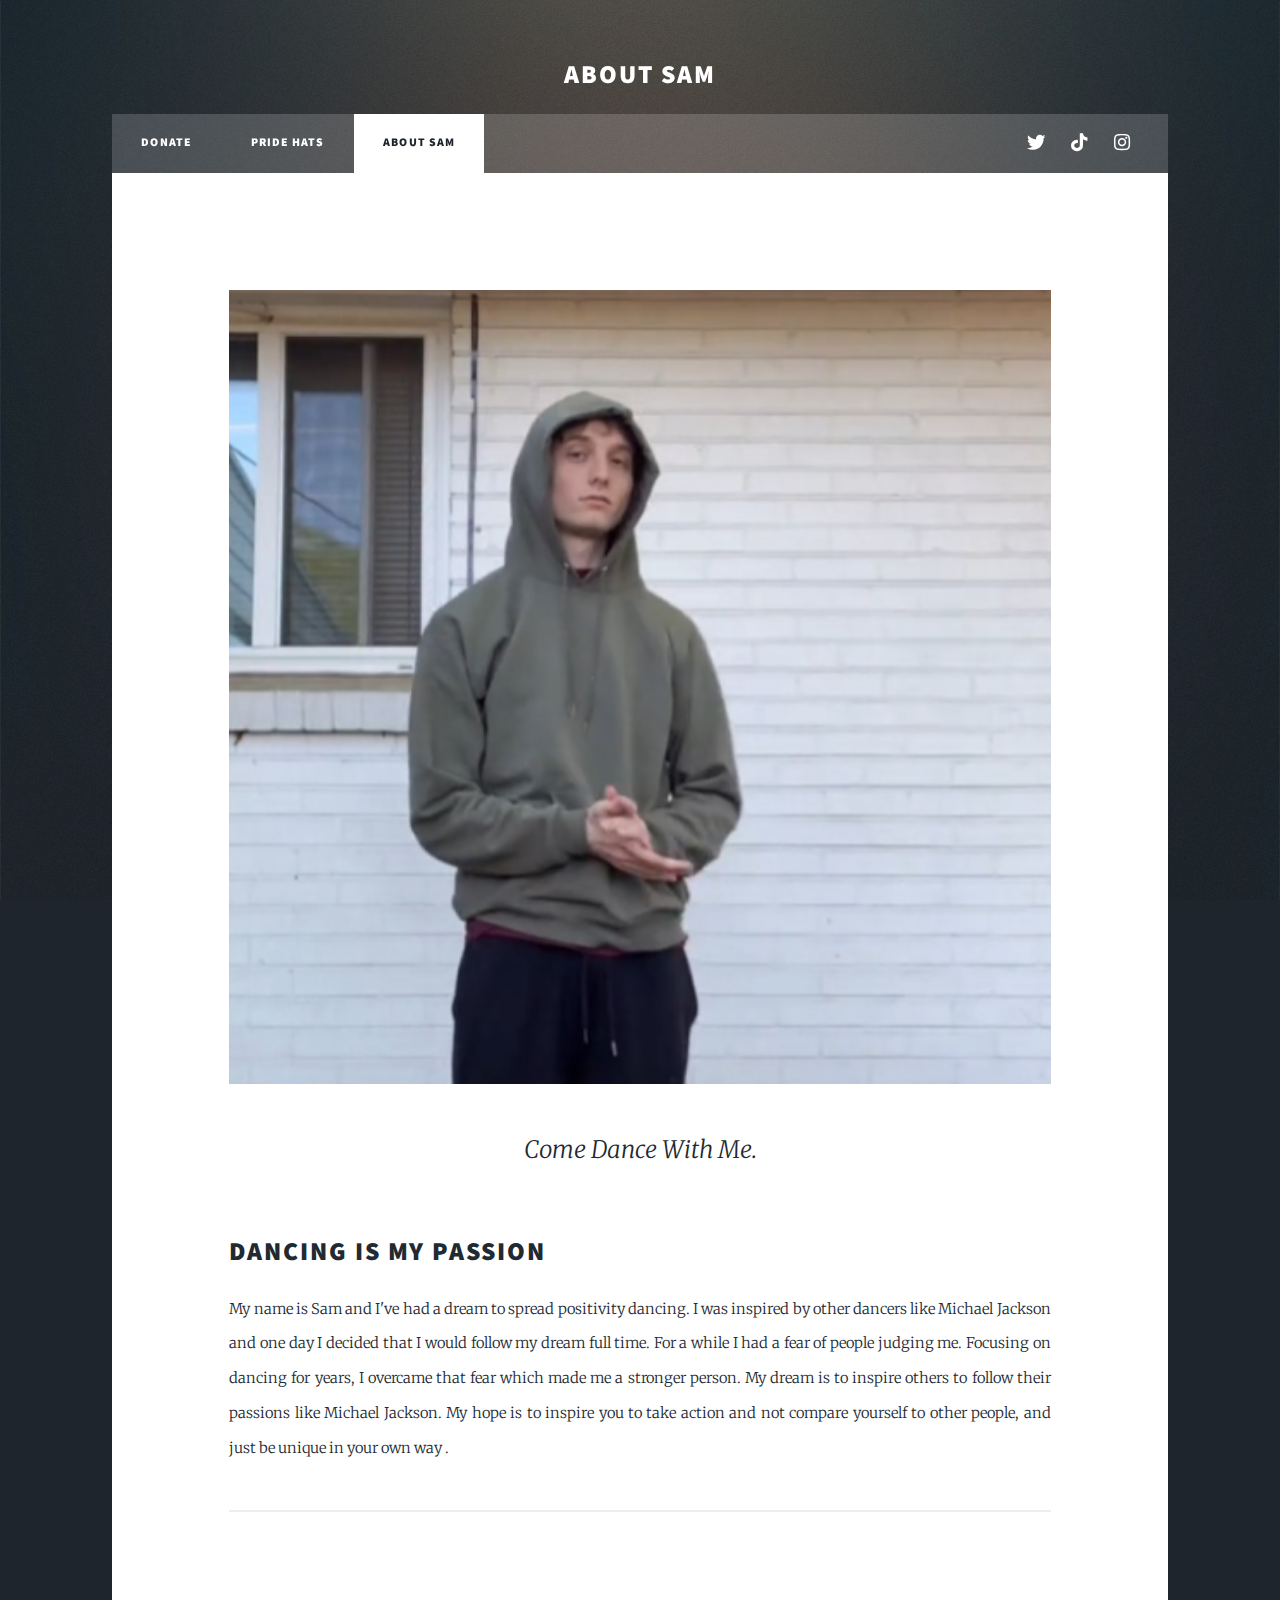
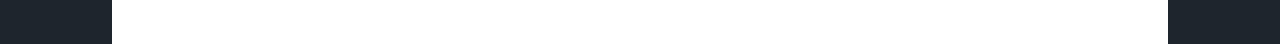
==== commit 2d5378d2: "FinishedWebsiteV1" ====
--- a/elements.html
+++ b/elements.html
@@ -19,8 +19,8 @@
 				<!-- Nav -->
 					<nav id="nav">
 						<ul class="links">
-							<li><a href="index.html">PRIDE HATS</a></li>
-							<li><a href="generic.html">SLEEK DESIGN</a></li>
+							<li><a href="index.html">DONATE</a></li>
+							<li><a href="generic.html">PRIDE HATS</a></li>
 							<li class="active"><a href="elements.html">ABOUT SAM</a></li>
 						</ul>
 						<ul class="icons">
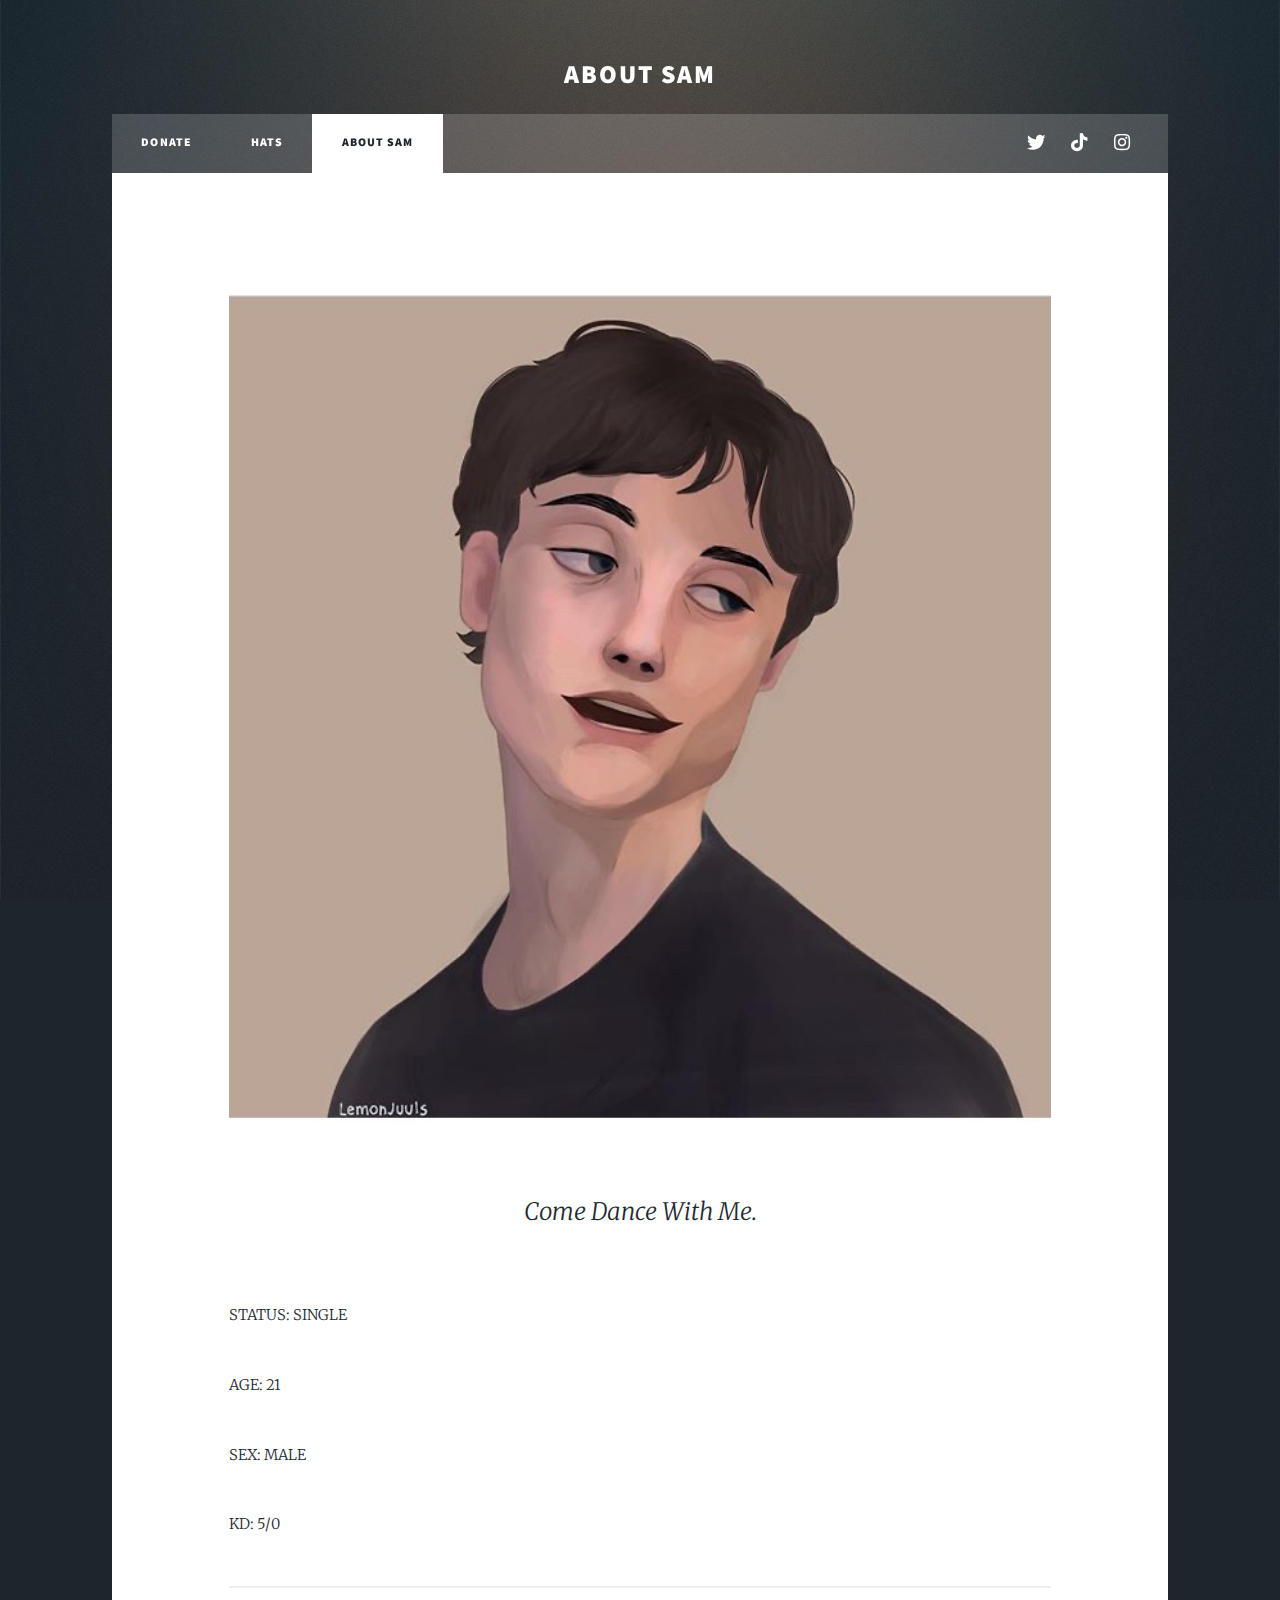
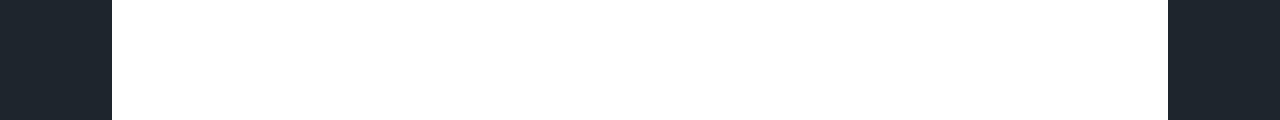
==== commit e16b9364: "pp" ====
--- a/elements.html
+++ b/elements.html
@@ -20,7 +20,7 @@
 					<nav id="nav">
 						<ul class="links">
 							<li><a href="index.html">DONATE</a></li>
-							<li><a href="generic.html">PRIDE HATS</a></li>
+							<li><a href="generic.html">HATS</a></li>
 							<li class="active"><a href="elements.html">ABOUT SAM</a></li>
 						</ul>
 						<ul class="icons">
@@ -36,16 +36,19 @@
 						<!-- Post -->
 							<section class="post">
 
-								<a href="#" class="image fit"><img src="images/SamImage.png" alt="" /></a>
+								<a href="#" class="image fit"><img src="images/Sampo.jpg" alt="" /></a>
 								<header class="major">
 									<p><font size=+2>Come Dance With Me.</font></p>
 								</header>
 								<!-- Text stuff -->
-									<h2>DANCING IS MY PASSION</h2>
-									<p>My name is Sam and I've had a dream to spread positivity dancing. I was inspired by other dancers like Michael Jackson and one day I decided that I would follow my dream full time.
-									 For a while I had a fear of people judging me. Focusing on dancing for years, I overcame that fear which made me a stronger person. My dream is to inspire others to follow their passions like Michael Jackson.
-									 My hope is to inspire you to take action and not compare yourself to other people, and just be unique in your own way
-									 <a href="#"></a>.</p>
+									<p>STATUS: SINGLE
+										<br></br>
+										AGE: 21
+										<br></br>
+										SEX: MALE
+										<br></br>
+										KD: 5/0
+									 <a href="#"></a></p>
 									<hr />
 											<!-- Scripts -->
 			<script src="assets/js/jquery.min.js"></script>
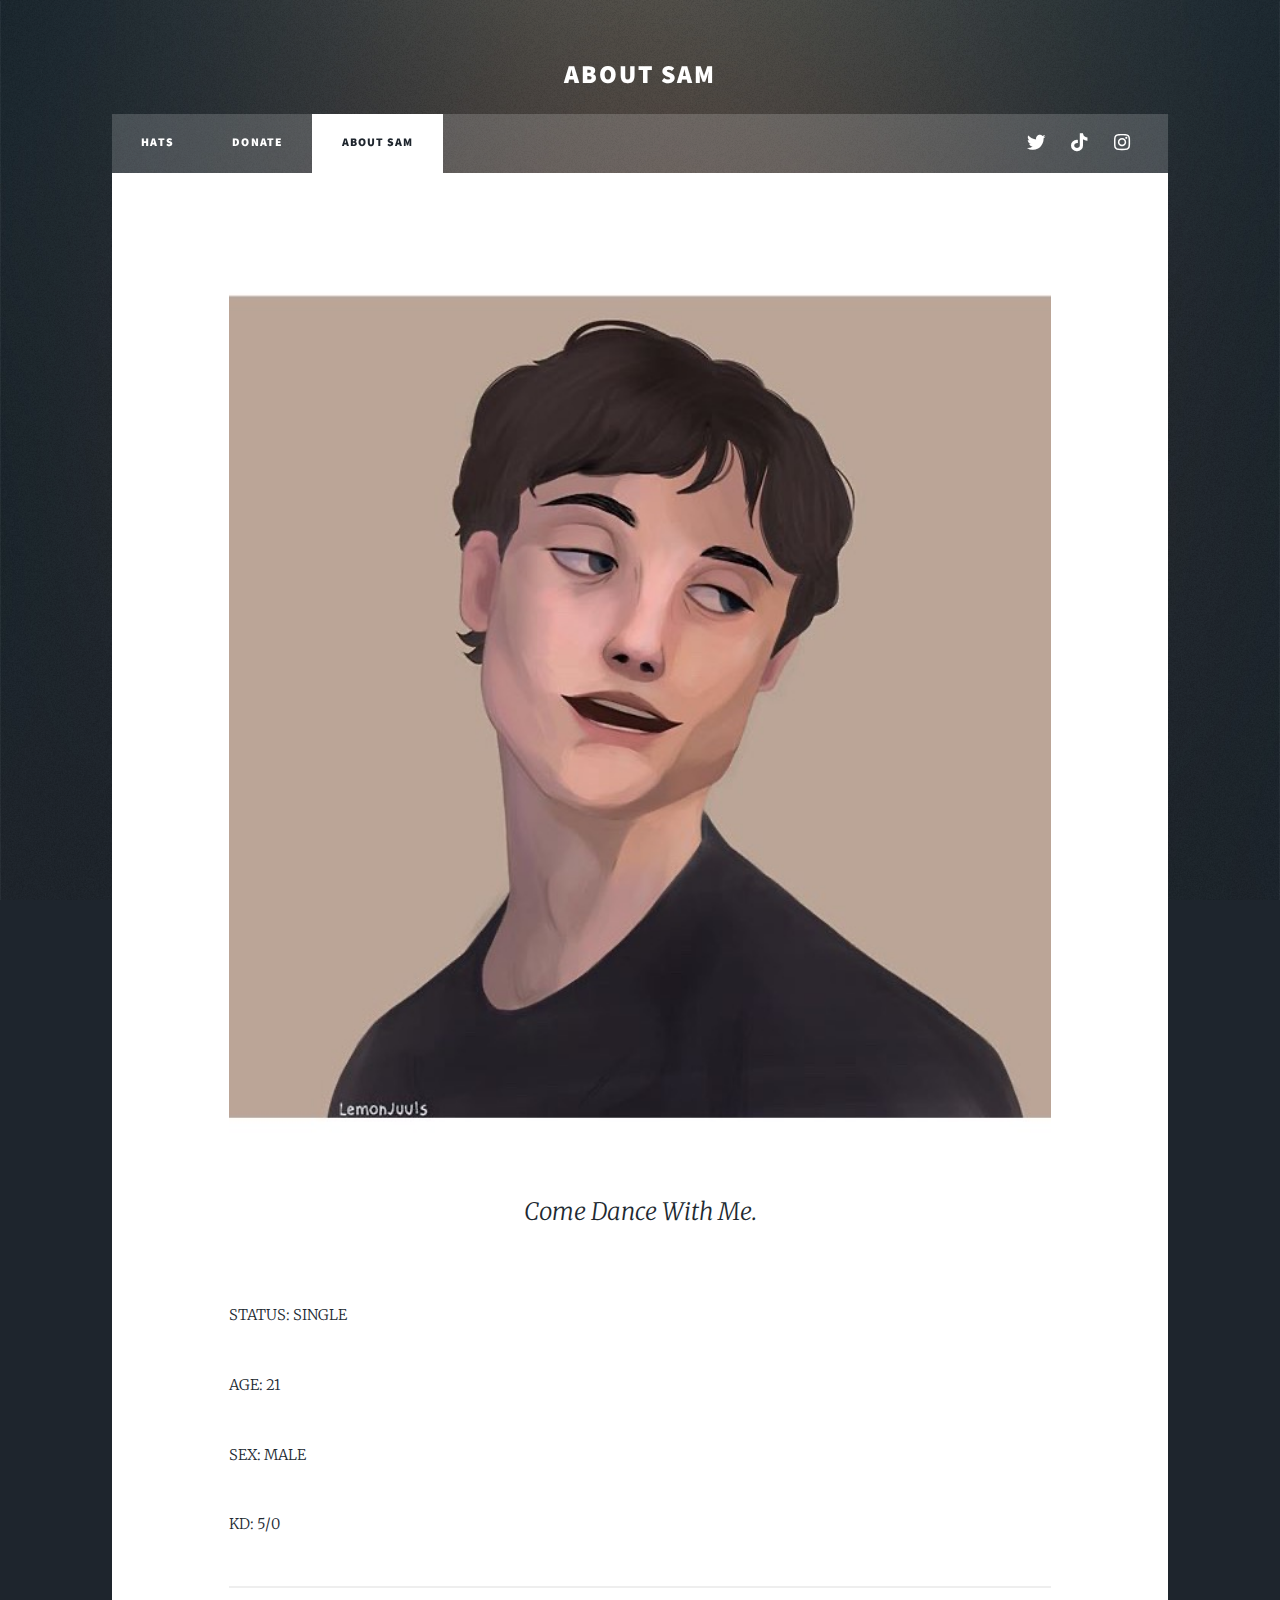
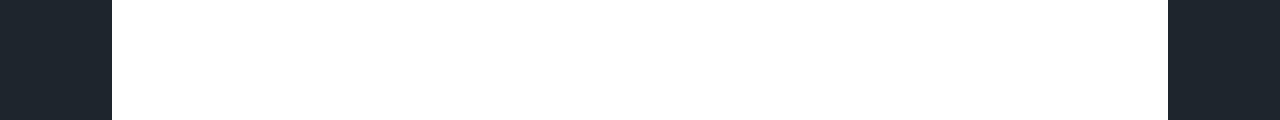
==== commit e5376080: "finished site" ====
--- a/elements.html
+++ b/elements.html
@@ -19,13 +19,13 @@
 				<!-- Nav -->
 					<nav id="nav">
 						<ul class="links">
-							<li><a href="index.html">DONATE</a></li>
-							<li><a href="generic.html">HATS</a></li>
+							<li><a href="index.html">HATS</a></li>
+							<li><a href="generic.html">DONATE</a></li>
 							<li class="active"><a href="elements.html">ABOUT SAM</a></li>
 						</ul>
 						<ul class="icons">
 							<li><a href="https://twitter.com/thedeadfeminist" class="icon brands fa-twitter"><span class="label">Twitter</span></a></li>
-							<li><a href="https://www.tiktok.com/@samoosh_" class="icon brands fa-tiktok"><span class="label">Tiktok</span></a></li>
+							<li><a href="https://www.tiktok.com/@smoov.sam" class="icon brands fa-tiktok"><span class="label">Tiktok</span></a></li>
 							<li><a href="https://www.instagram.com/samtikk__/" class="icon brands fa-instagram"><span class="label">Instagram</span></a></li>
 						</ul>
 					</nav>
--- a/assets/css/main.css
+++ b/assets/css/main.css
@@ -2399,7 +2399,9 @@
 		width: 1rem;
 		z-index: -1;
 	}
-
+input[type='number']{
+    width: 80px;
+} 
 		input[type="checkbox"] + label,
 		input[type="radio"] + label {
 			text-decoration: none;
